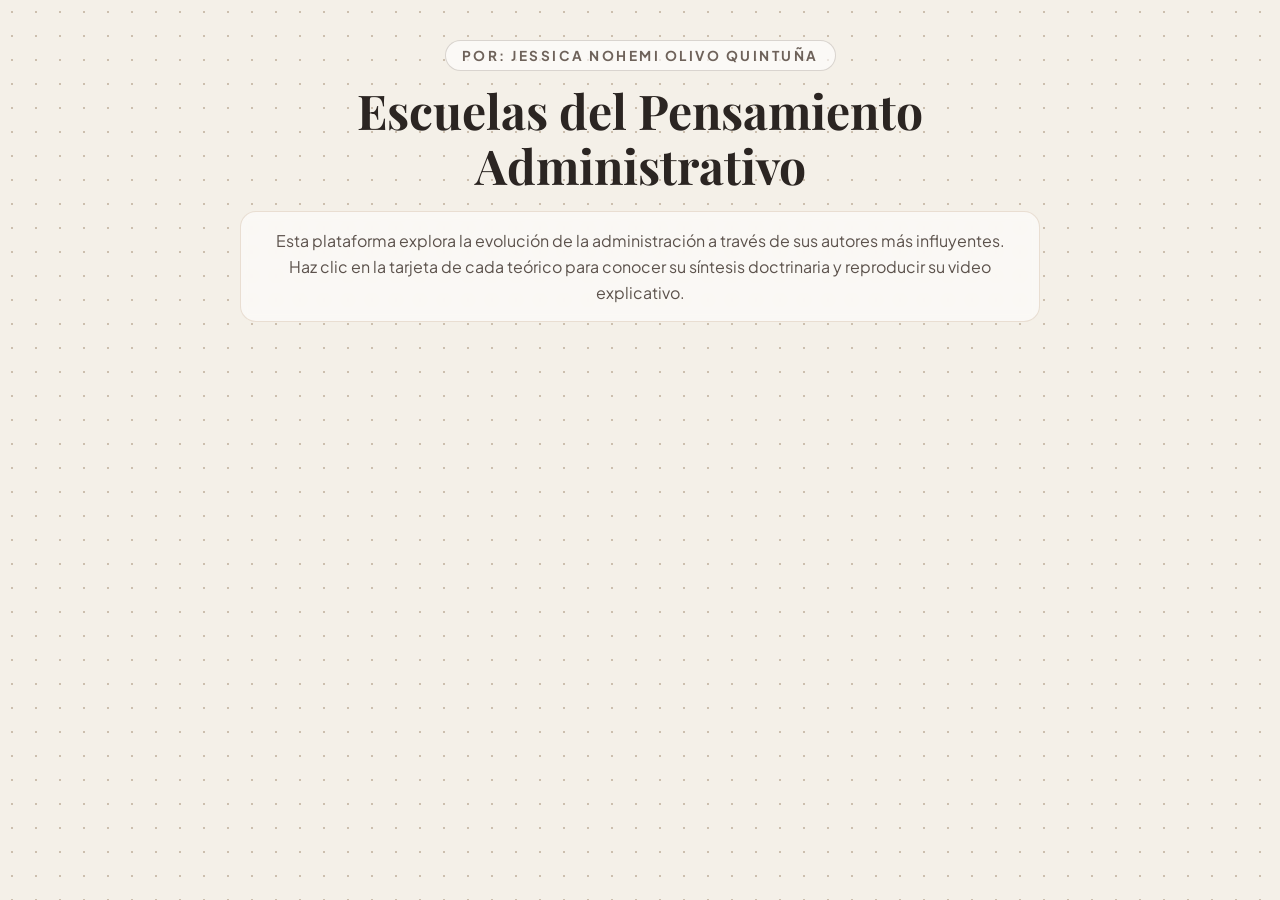
==== index.html @ 9b5d352b "Update index.html" ====
<!DOCTYPE html>
<html lang="es">
<head>
  <meta charset="UTF-8">
  <meta name="viewport" content="width=device-width, initial-scale=1.0">
  <title>Escuelas del Pensamiento Administrativo - Jessica Olivo</title>
  <!-- Fuentes elegantes -->
  <link href="https://fonts.googleapis.com/css2?family=Playfair+Display:ital,wght@0,600;0,700;1,400&family=Plus+Jakarta+Sans:wght@400;500;600;700&display=swap" rel="stylesheet">
  
  <style>
    :root {
      --bg-color: #f4f0e8;
      --card-text: #2c2927;
      
      /* Paleta neutra sofisticada */
      --c1: #d8c3b0;
      --c2: #b5c0ad;
      --c3: #e2d4c9;
      --c4: #a8b5b2;
      --c5: #c9b09a;
      --c6: #d4caa3;
      --c7: #b3a598;
      --c8: #c2b6a6;
    }

    * { box-sizing: border-box; margin: 0; padding: 0; }

    body {
      font-family: 'Plus Jakarta Sans', sans-serif;
      background-color: var(--bg-color);
      background-image: radial-gradient(#ccbfae 1.2px, transparent 1.2px);
      background-size: 24px 24px;
      color: var(--card-text);
      min-height: 100vh;
      padding: 40px 20px;
    }

    header {
      text-align: center;
      max-width: 800px;
      margin: 0 auto 40px auto;
      position: relative;
    }

    /* NOMBRE AUTORA PERSONALIZADO */
    header .author-credit {
      font-size: 0.85rem;
      text-transform: uppercase;
      letter-spacing: 2.5px;
      font-weight: 700;
      color: #6e625a;
      margin-bottom: 12px;
      display: inline-block;
      background: rgba(255, 255, 255, 0.6);
      padding: 6px 16px;
      border-radius: 20px;
      border: 1px solid rgba(140, 127, 118, 0.3);
    }

    /* TÍTULO CON MOVIMIENTO DINÁMICO */
    header h1 {
      font-family: 'Playfair Display', serif;
      font-size: 3rem;
      font-weight: 700;
      color: #2b2522;
      line-height: 1.15;
      animation: floatTitle 4s ease-in-out infinite;
      display: inline-block;
    }

    @keyframes floatTitle {
      0%, 100% { transform: translateY(0); }
      50% { transform: translateY(-7px); }
    }

    .intro-box {
      margin-top: 18px;
      font-size: 1rem;
      color: #5c524c;
      line-height: 1.6;
      background: rgba(255, 255, 255, 0.55);
      padding: 16px 24px;
      border-radius: 16px;
      border: 1px solid rgba(216, 195, 176, 0.5);
      backdrop-filter: blur(4px);
    }

    /* COLLAGE DESORGANIZADO */
    .collage-board {
      max-width: 1200px;
      margin: 0 auto;
      display: flex;
      flex-wrap: wrap;
      justify-content: center;
      align-items: stretch;
      gap: 28px;
      padding: 10px;
    }

    /* TARJETAS INTERACTIVAS */
    .author-card {
      position: relative;
      padding: 18px;
      cursor: pointer;
      box-shadow: 0 10px 25px rgba(70, 60, 50, 0.08);
      transition: all 0.35s cubic-bezier(0.25, 1, 0.5, 1);
      display: flex;
      flex-direction: column;
      justify-content: space-between;
      border: 2px solid rgba(255, 255, 255, 0.7);
      color: #332d29;
    }

    .author-card:hover {
      transform: translateY(-8px) scale(1.04) rotate(0deg) !important;
      z-index: 10;
      box-shadow: 0 20px 35px rgba(70, 60, 50, 0.16);
    }

    .card-header-info {
      text-align: center;
      width: 100%;
    }

    /* NOMBRE CON EFECTO DE AGRANDADO AL PASAR EL MOUSE */
    .author-card h3 {
      font-family: 'Playfair Display', serif;
      font-size: 1.25rem;
      text-align: center;
      line-height: 1.2;
      margin-bottom: 8px;
      color: #241f1d;
      transition: transform 0.3s cubic-bezier(0.175, 0.885, 0.32, 1.275), color 0.3s ease;
      display: inline-block;
      width: 100%;
    }

    .author-card:hover h3 {
      transform: scale(1.15);
      color: #000;
    }

    .school-tag {
      background: rgba(255, 255, 255, 0.65);
      color: #3d3530;
      font-size: 0.68rem;
      padding: 4px 10px;
      border-radius: 12px;
      font-weight: 700;
      text-transform: uppercase;
      letter-spacing: 0.5px;
      display: inline-block;
      margin-bottom: 4px;
    }

    .concept-summary {
      font-size: 0.78rem;
      color: #4a423d;
      line-height: 1.35;
      margin-top: 6px;
      font-style: italic;
    }

    /* CONTENEDOR DE VISTA PREVIA */
    .video-thumbnail-box {
      width: 100%;
      height: 120px;
      border-radius: 14px;
      background: rgba(0, 0, 0, 0.07);
      margin: 12px 0;
      overflow: hidden;
      display: flex;
      justify-content: center;
      align-items: center;
      position: relative;
      border: 1px solid rgba(255, 255, 255, 0.5);
    }

    .video-thumbnail-box video {
      width: 100%;
      height: 100%;
      object-fit: cover;
    }

    /* BOTÓN PLAY SUPERPUESTO */
    .play-icon-overlay {
      position: absolute;
      width: 40px;
      height: 40px;
      background: rgba(255, 255, 255, 0.9);
      border-radius: 50%;
      display: flex;
      align-items: center;
      justify-content: center;
      font-size: 0.95rem;
      color: #38312d;
      box-shadow: 0 4px 12px rgba(0,0,0,0.18);
      transition: all 0.25s ease;
    }

    .author-card:hover .play-icon-overlay {
      transform: scale(1.15);
      background: #ffffff;
      color: #000;
    }

    /* TAMAÑOS Y ROTACIONES DESORGANIZADAS DE TARJETAS */
    .card-1 { background: var(--c1); width: 250px; transform: rotate(-3deg); border-radius: 28px 15px 25px 20px; }
    .card-2 { background: var(--c2); width: 245px; transform: rotate(2deg);  border-radius: 15px 32px 20px 28px; }
    .card-3 { background: var(--c3); width: 255px; transform: rotate(-2deg); border-radius: 25px 18px 30px 15px; }
    .card-4 { background: var(--c4); width: 245px; transform: rotate(4deg);  border-radius: 18px 25px 15px 30px; }
    .card-5 { background: var(--c5); width: 250px; transform: rotate(-4deg); border-radius: 30px 20px 18px 25px; }
    .card-6 { background: var(--c6); width: 255px; transform: rotate(3deg);  border-radius: 20px 28px 25px 15px; }
    .card-7 { background: var(--c7); width: 245px; transform: rotate(-2deg); border-radius: 25px 15px 28px 20px; }
    .card-8 { background: var(--c8); width: 260px; transform: rotate(3deg);  border-radius: 18px 30px 15px 25px; }

    /* REPRODUCTOR DINÁMICO POP-UP */
    .overlay {
      position: fixed;
      top: 0; left: 0;
      width: 100vw; height: 100vh;
      background: rgba(30, 26, 24, 0.65);
      backdrop-filter: blur(8px);
      display: none;
      justify-content: center;
      align-items: center;
      z-index: 1000;
      opacity: 0;
      transition: opacity 0.3s ease;
    }

    .overlay.active {
      display: flex;
      opacity: 1;
    }

    .expanded-card {
      background: #faf8f5;
      width: 92%;
      max-width: 720px;
      border-radius: 24px;
      padding: 30px;
      position: relative;
      transform: scale(0.85);
      transition: transform 0.35s cubic-bezier(0.175, 0.885, 0.32, 1.275);
      box-shadow: 0 25px 50px rgba(0,0,0,0.25);
      border: 1px solid #e8e2d8;
    }

    .overlay.active .expanded-card {
      transform: scale(1);
    }

    .close-btn {
      position: absolute;
      top: 18px; right: 22px;
      font-size: 1.6rem;
      background: none;
      border: none;
      cursor: pointer;
      color: #756a63;
      transition: color 0.2s;
    }

    .close-btn:hover { color: #2b2522; }

    .expanded-title {
      font-family: 'Playfair Display', serif;
      font-size: 2rem;
      color: #38312d;
    }

    .expanded-school {
      font-size: 0.85rem;
      font-weight: 700;
      color: #756a63;
      text-transform: uppercase;
      letter-spacing: 1px;
      margin-top: 2px;
    }

    .expanded-desc {
      font-size: 0.9rem;
      color: #4a423d;
      margin: 10px 0 18px 0;
      line-height: 1.5;
    }

    .video-player-box {
      width: 100%;
      border-radius: 16px;
      overflow: hidden;
      background: #1f1c1a;
      max-height: 420px;
      display: flex;
      justify-content: center;
      align-items: center;
      box-shadow: inset 0 0 10px rgba(0,0,0,0.5);
    }

    .video-player-box video {
      width: 100%;
      max-height: 420px;
    }

    .no-video-msg {
      color: #d8c3b0;
      padding: 40px;
      text-align: center;
      font-size: 0.95rem;
    }
  </style>
</head>
<body>

  <header>
    <span class="author-credit">Por: Jessica Nohemi Olivo Quintuña</span>
    <h1>Escuelas del Pensamiento Administrativo</h1>
    
    <div class="intro-box">
      Esta plataforma explora la evolución de la administración a través de sus autores más influyentes. Haz clic en la tarjeta de cada teórico para conocer su síntesis doctrinaria y reproducir su video explicativo.
    </div>
  </header>

  <!-- COLLAGE DE 8 AUTORES -->
  <main class="collage-board" id="collageBoard"></main>

  <!-- VENTANA DINÁMICA DE REPRODUCCIÓN -->
  <div class="overlay" id="videoOverlay">
    <div class="expanded-card">
      <button class="close-btn" onclick="closeVideo()">✕</button>
      <h2 class="expanded-title" id="expTitle">Autor</h2>
      <p class="expanded-school" id="expSchool">Escuela / Corriente</p>
      <p class="expanded-desc" id="expDesc">Descripción amplia del aporte conceptual.</p>
      
      <div class="video-player-box" id="videoContainer"></div>
    </div>
  </div>

  <script>
    // DATOS CONECTADOS A LOS VIDEOS EXACTOS DE TU REPOSITORIO DE GITHUB
    const authors = [
      { 
        id: 1, 
        name: "Frederick Winslow Taylor", 
        school: "Escuela Científica", 
        concept: "Estandarización de tareas y estudio de tiempos y movimientos.",
        detail: "Padre de la Administración Científica. Enfocado en incrementar la eficiencia de la producción mediante la racionalización del trabajo operario.",
        videoSrc: "tylor.mp4"[cite: 1]
      },
      { 
        id: 2, 
        name: "Henri Fayol", 
        school: "Escuela Clásica / Operacional", 
        concept: "Principios de gestión y funciones directivas (PODCO).",
        detail: "Fundador de la Teoría Clásica. Concibió la organización desde la alta dirección y sistematizó las 5 funciones administrativas esenciales.",
        videoSrc: "henri.mp4"[cite: 1]
      },
      { 
        id: 3, 
        name: "Henry Ford", 
        school: "Escuela de la Producción en Masa", 
        concept: "Línea de ensamblaje móvil y altos salarios para consumo.",
        detail: "Revolucionó el sector industrial al aplicar la cadena de montaje automatizada, reduciendo costos y masificando el acceso al automóvil.",
        videoSrc: "henrry.mp4"[cite: 1]
      },
      { 
        id: 4, 
        name: "Max Weber", 
        school: "Escuela Burocrática", 
        concept: "Estructura formal racional, jerarquía y reglas impersonales.",
        detail: "Sociólogo que definió el modelo de burocracia ideal como la forma más racional y objetiva de organizar la gestión organizativa.",
        videoSrc: "max.mp4"[cite: 1]
      },
      { 
        id: 5, 
        name: "Herbert Simon", 
        school: "Escuela Neoclásica / Comportamiento", 
        concept: "Teoría de la Racionalidad Limitada y toma de decisiones.",
        detail: "Premio Nobel de Economía. Demostró que el ser humano toma decisiones 'satisfactorias' y no perfectamente 'óptimas' debido a sus límites cognitivos.",
        videoSrc: "herbete.mp4"[cite: 1]
      },
      { 
        id: 6, 
        name: "George B. Dantzig", 
        school: "Escuela Cuantitativa / Inv. Operativa", 
        concept: "Método Simplex y Programación Lineal para optimizar.",
        detail: "Matemático clave de la investigación operativa. Formuló el método Simplex para resolver modelos complejos de optimización de recursos.",
        videoSrc: "George Dantzig Retrato Educativo.mp4"[cite: 1]
      },
      { 
        id: 7, 
        name: "Peter Drucker", 
        school: "Escuela Neoclásica Moderna", 
        concept: "Administración por Objetivos (APO) y sociedad del conocimiento.",
        detail: "Considerado el padre de la administración moderna. Puso el foco estratégico en los objetivos, los colaboradores y la innovación orientada al cliente.",
        videoSrc: "peter.mp4"[cite: 1]
      },
      { 
        id: 8, 
        name: "Ludwig von Bertalanffy", 
        school: "Teoría General de Sistemas", 
        concept: "Sistemas abiertos integrados interactuando con el medio.",
        detail: "Biólogo que aportó el enfoque sistémico a las organizaciones, concibiéndolas como un todo interconectado que intercambia materia e información con su entorno.",
        videoSrc: "bertt.mp4"[cite: 1]
      }
    ];

    const board = document.getElementById('collageBoard');

    // CREAR LAS TARJETAS DINÁMICAMENTE
    function renderBoard() {
      board.innerHTML = '';
      authors.forEach((author, index) => {
        const card = document.createElement('div');
        card.className = `author-card card-${index + 1}`;
        card.onclick = () => playAuthorVideo(index);
        
        const thumbnailHTML = author.videoSrc 
          ? `<video src="${author.videoSrc}#t=0.5" preload="metadata"></video>`
          : `<span style="font-size: 1.8rem; opacity: 0.5;">🎬</span>`;

        card.innerHTML = `
          <div class="card-header-info">
            <h3>${author.name}</h3>
            <span class="school-tag">${author.school}</span>
            <p class="concept-summary">"${author.concept}"</p>
          </div>
          
          <div class="video-thumbnail-box">
            ${thumbnailHTML}
            <div class="play-icon-overlay">▶</div>
          </div>
        `;
        
        board.appendChild(card);
      });
    }

    // ABRIR Y REPRODUCIR EL VIDEO
    function playAuthorVideo(index) {
      const author = authors[index];
      document.getElementById('expTitle').innerText = author.name;
      document.getElementById('expSchool').innerText = author.school;
      document.getElementById('expDesc').innerText = author.detail;

      const container = document.getElementById('videoContainer');
      
      if (author.videoSrc) {
        container.innerHTML = `<video src="${author.videoSrc}" controls autoplay></video>`;
      } else {
        container.innerHTML = `
          <div class="no-video-msg">
            🎥 El video interactivo de este autor aún no ha sido cargado.
          </div>`;
      }

      document.getElementById('videoOverlay').classList.add('active');
    }

    // CERRAR REPRODUCCIÓN
    function closeVideo() {
      document.getElementById('videoOverlay').classList.remove('active');
      document.getElementById('videoContainer').innerHTML = '';
    }

    // Inicializar la galería
    renderBoard();
  </script>
</body>
</html>
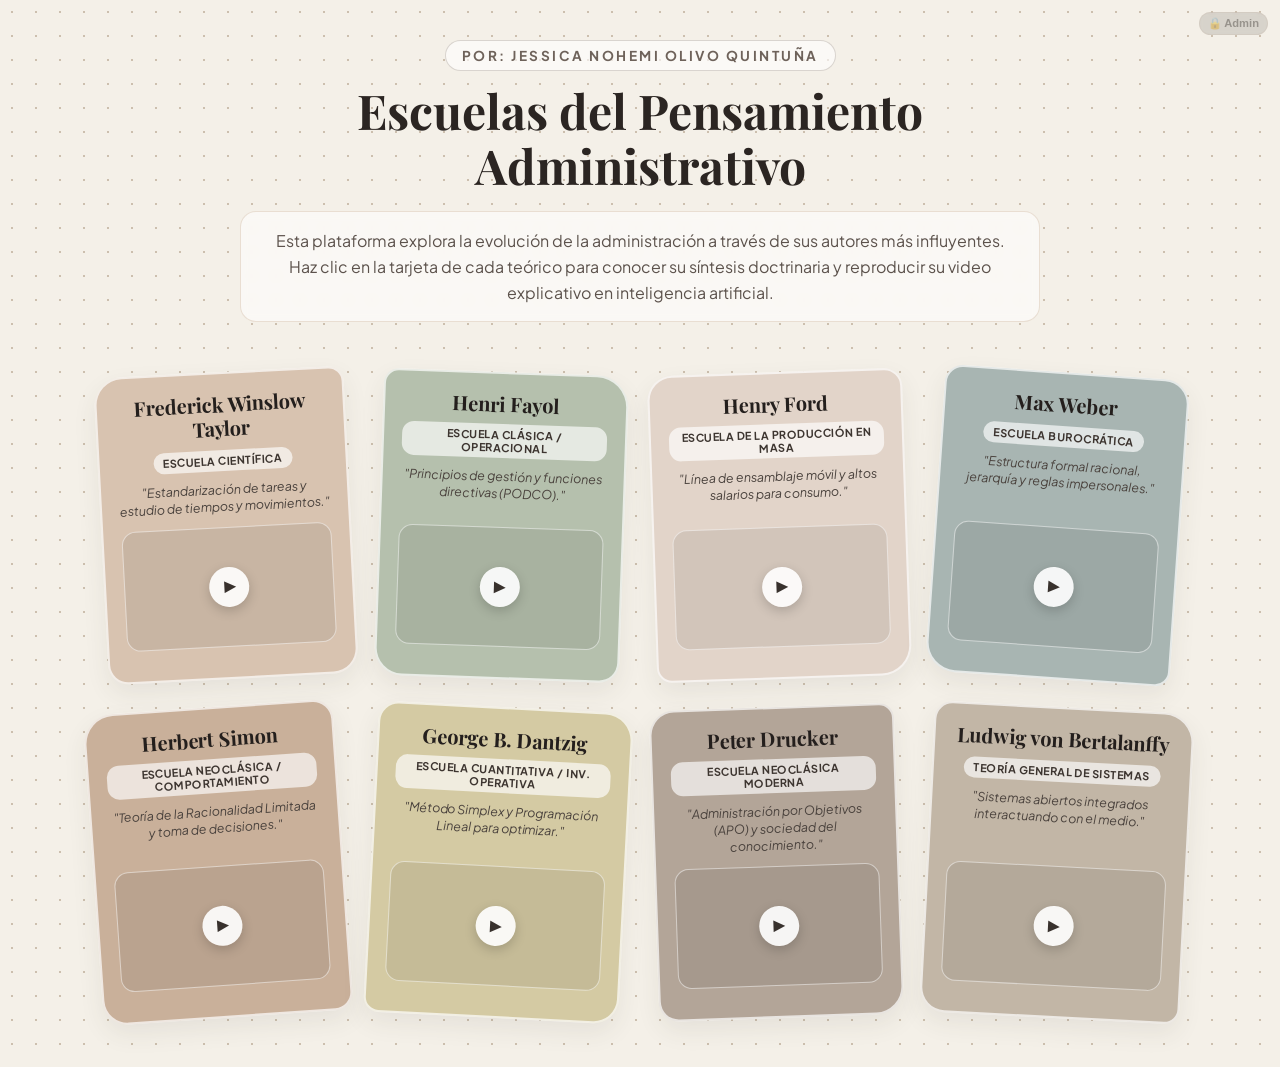
==== commit bfdaf965: "Update index.html" ====
--- a/index.html
+++ b/index.html
@@ -1,471 +1,995 @@
 <!DOCTYPE html>
 <html lang="es">
+
 <head>
-  <meta charset="UTF-8">
-  <meta name="viewport" content="width=device-width, initial-scale=1.0">
-  <title>Escuelas del Pensamiento Administrativo - Jessica Olivo</title>
-  <!-- Fuentes elegantes -->
-  <link href="https://fonts.googleapis.com/css2?family=Playfair+Display:ital,wght@0,600;0,700;1,400&family=Plus+Jakarta+Sans:wght@400;500;600;700&display=swap" rel="stylesheet">
-  
-  <style>
-    :root {
-      --bg-color: #f4f0e8;
-      --card-text: #2c2927;
-      
-      /* Paleta neutra sofisticada */
-      --c1: #d8c3b0;
-      --c2: #b5c0ad;
-      --c3: #e2d4c9;
-      --c4: #a8b5b2;
-      --c5: #c9b09a;
-      --c6: #d4caa3;
-      --c7: #b3a598;
-      --c8: #c2b6a6;
-    }
-
-    * { box-sizing: border-box; margin: 0; padding: 0; }
+<meta charset="UTF-8">
+<meta name="viewport" content="width=device-width, initial-scale=1.0">
+
+<title>Escuelas del Pensamiento Administrativo - Jessica Olivo</title>
+
+<link href="https://fonts.googleapis.com/css2?family=Playfair+Display:ital,wght@0,600;0,700;1,400&family=Plus+Jakarta+Sans:wght@400;500;600;700&display=swap" rel="stylesheet">
+
+<style>
+
+:root {
+    --bg-color: #f4f0e8;
+    --card-text: #2c2927;
+
+    --c1: #d8c3b0;
+    --c2: #b5c0ad;
+    --c3: #e2d4c9;
+    --c4: #a8b5b2;
+    --c5: #c9b09a;
+    --c6: #d4caa3;
+    --c7: #b3a598;
+    --c8: #c2b6a6;
+}
+
+* {
+    box-sizing: border-box;
+    margin: 0;
+    padding: 0;
+}
+
+body {
+    font-family: 'Plus Jakarta Sans', sans-serif;
+    background-color: var(--bg-color);
+    background-image: radial-gradient(#ccbfae 1.2px, transparent 1.2px);
+    background-size: 24px 24px;
+    color: var(--card-text);
+    min-height: 100vh;
+    padding: 40px 20px;
+}
+
+/* ENCABEZADO */
+
+header {
+    text-align: center;
+    max-width: 800px;
+    margin: 0 auto 40px auto;
+    position: relative;
+}
+
+header .author-credit {
+    font-size: 0.85rem;
+    text-transform: uppercase;
+    letter-spacing: 2.5px;
+    font-weight: 700;
+    color: #6e625a;
+    margin-bottom: 12px;
+    display: inline-block;
+    background: rgba(255, 255, 255, 0.6);
+    padding: 6px 16px;
+    border-radius: 20px;
+    border: 1px solid rgba(140, 127, 118, 0.3);
+}
+
+header h1 {
+    font-family: 'Playfair Display', serif;
+    font-size: 3rem;
+    font-weight: 700;
+    color: #2b2522;
+    line-height: 1.15;
+    animation: floatTitle 4s ease-in-out infinite;
+    display: inline-block;
+}
+
+@keyframes floatTitle {
+
+    0%, 100% {
+        transform: translateY(0);
+    }
+
+    50% {
+        transform: translateY(-7px);
+    }
+}
+
+.intro-box {
+    margin-top: 18px;
+    font-size: 1rem;
+    color: #5c524c;
+    line-height: 1.6;
+    background: rgba(255, 255, 255, 0.55);
+    padding: 16px 24px;
+    border-radius: 16px;
+    border: 1px solid rgba(216, 195, 176, 0.5);
+    backdrop-filter: blur(4px);
+}
+
+/* BOTÓN ADMIN */
+
+.admin-toggle-btn {
+    position: fixed;
+    top: 12px;
+    right: 12px;
+    background: rgba(56, 49, 45, 0.15);
+    color: rgba(56, 49, 45, 0.4);
+    border: 1px solid rgba(201, 190, 175, 0.3);
+    padding: 4px 8px;
+    border-radius: 50px;
+    font-size: 0.7rem;
+    cursor: pointer;
+    font-weight: 600;
+    transition: all 0.3s ease;
+    z-index: 100;
+    backdrop-filter: blur(2px);
+}
+
+.admin-toggle-btn:hover {
+    background: #38312d;
+    color: #fff;
+    opacity: 1;
+    box-shadow: 0 4px 12px rgba(0,0,0,0.15);
+}
+
+/* TABLERO */
+
+.collage-board {
+    max-width: 1200px;
+    margin: 0 auto;
+    display: flex;
+    flex-wrap: wrap;
+    justify-content: center;
+    align-items: stretch;
+    gap: 28px;
+    padding: 10px;
+}
+
+/* TARJETAS */
+
+.author-card {
+    position: relative;
+    padding: 18px;
+    cursor: pointer;
+    box-shadow: 0 10px 25px rgba(70, 60, 50, 0.08);
+    transition: all 0.35s cubic-bezier(0.25, 1, 0.5, 1);
+    display: flex;
+    flex-direction: column;
+    justify-content: space-between;
+    border: 2px solid rgba(255, 255, 255, 0.7);
+    color: #332d29;
+}
+
+.author-card:hover {
+    transform: translateY(-8px) scale(1.04) rotate(0deg) !important;
+    z-index: 10;
+    box-shadow: 0 20px 35px rgba(70, 60, 50, 0.16);
+}
+
+.card-header-info {
+    text-align: center;
+    width: 100%;
+}
+
+.author-card h3 {
+    font-family: 'Playfair Display', serif;
+    font-size: 1.25rem;
+    text-align: center;
+    line-height: 1.2;
+    margin-bottom: 8px;
+    color: #241f1d;
+    transition: transform 0.3s cubic-bezier(0.175, 0.885, 0.32, 1.275),
+                color 0.3s ease;
+    display: inline-block;
+    width: 100%;
+}
+
+.author-card:hover h3 {
+    transform: scale(1.15);
+    color: #000;
+}
+
+.school-tag {
+    background: rgba(255, 255, 255, 0.65);
+    color: #3d3530;
+    font-size: 0.68rem;
+    padding: 4px 10px;
+    border-radius: 12px;
+    font-weight: 700;
+    text-transform: uppercase;
+    letter-spacing: 0.5px;
+    display: inline-block;
+    margin-bottom: 4px;
+}
+
+.concept-summary {
+    font-size: 0.78rem;
+    color: #4a423d;
+    line-height: 1.35;
+    margin-top: 6px;
+    font-style: italic;
+}
+
+/* MINIATURA DEL VIDEO */
+
+.video-thumbnail-box {
+    width: 100%;
+    height: 120px;
+    border-radius: 14px;
+    background: rgba(0, 0, 0, 0.07);
+    margin: 12px 0;
+    overflow: hidden;
+    display: flex;
+    justify-content: center;
+    align-items: center;
+    position: relative;
+    border: 1px solid rgba(255, 255, 255, 0.5);
+}
+
+.video-thumbnail-box video {
+    width: 100%;
+    height: 100%;
+    object-fit: cover;
+}
+
+.play-icon-overlay {
+    position: absolute;
+    width: 40px;
+    height: 40px;
+    background: rgba(255, 255, 255, 0.9);
+    border-radius: 50%;
+    display: flex;
+    align-items: center;
+    justify-content: center;
+    font-size: 0.95rem;
+    color: #38312d;
+    box-shadow: 0 4px 12px rgba(0,0,0,0.18);
+    transition: all 0.25s ease;
+}
+
+.author-card:hover .play-icon-overlay {
+    transform: scale(1.15);
+    background: #ffffff;
+    color: #000;
+}
+
+/* COLORES Y FORMAS */
+
+.card-1 {
+    background: var(--c1);
+    width: 250px;
+    transform: rotate(-3deg);
+    border-radius: 28px 15px 25px 20px;
+}
+
+.card-2 {
+    background: var(--c2);
+    width: 245px;
+    transform: rotate(2deg);
+    border-radius: 15px 32px 20px 28px;
+}
+
+.card-3 {
+    background: var(--c3);
+    width: 255px;
+    transform: rotate(-2deg);
+    border-radius: 25px 18px 30px 15px;
+}
+
+.card-4 {
+    background: var(--c4);
+    width: 245px;
+    transform: rotate(4deg);
+    border-radius: 18px 25px 15px 30px;
+}
+
+.card-5 {
+    background: var(--c5);
+    width: 250px;
+    transform: rotate(-4deg);
+    border-radius: 30px 20px 18px 25px;
+}
+
+.card-6 {
+    background: var(--c6);
+    width: 255px;
+    transform: rotate(3deg);
+    border-radius: 20px 28px 25px 15px;
+}
+
+.card-7 {
+    background: var(--c7);
+    width: 245px;
+    transform: rotate(-2deg);
+    border-radius: 25px 15px 28px 20px;
+}
+
+.card-8 {
+    background: var(--c8);
+    width: 260px;
+    transform: rotate(3deg);
+    border-radius: 18px 30px 15px 25px;
+}
+
+/* MODO ADMIN */
+
+.admin-upload-section {
+    display: none;
+    margin-top: 8px;
+    width: 100%;
+}
+
+body.admin-mode .admin-upload-section {
+    display: block;
+}
+
+.admin-upload-section input[type=file] {
+    display: none;
+}
+
+.custom-upload-btn {
+    display: block;
+    background: #38312d;
+    color: #fff;
+    text-align: center;
+    padding: 6px 10px;
+    border-radius: 8px;
+    font-size: 0.72rem;
+    font-weight: 600;
+    cursor: pointer;
+    transition: background 0.2s;
+}
+
+.custom-upload-btn:hover {
+    background: #524741;
+}
+
+/* VENTANA DEL VIDEO */
+
+.overlay {
+    position: fixed;
+    top: 0;
+    left: 0;
+    width: 100vw;
+    height: 100vh;
+    background: rgba(30, 26, 24, 0.65);
+    backdrop-filter: blur(8px);
+    display: none;
+    justify-content: center;
+    align-items: center;
+    z-index: 1000;
+    opacity: 0;
+    transition: opacity 0.3s ease;
+}
+
+.overlay.active {
+    display: flex;
+    opacity: 1;
+}
+
+.expanded-card {
+    background: #faf8f5;
+    width: 92%;
+    max-width: 720px;
+    border-radius: 24px;
+    padding: 30px;
+    position: relative;
+    transform: scale(0.85);
+    transition: transform 0.35s cubic-bezier(0.175, 0.885, 0.32, 1.275);
+    box-shadow: 0 25px 50px rgba(0,0,0,0.25);
+    border: 1px solid #e8e2d8;
+}
+
+.overlay.active .expanded-card {
+    transform: scale(1);
+}
+
+.close-btn {
+    position: absolute;
+    top: 18px;
+    right: 22px;
+    font-size: 1.6rem;
+    background: none;
+    border: none;
+    cursor: pointer;
+    color: #756a63;
+    transition: color 0.2s;
+}
+
+.close-btn:hover {
+    color: #2b2522;
+}
+
+.expanded-title {
+    font-family: 'Playfair Display', serif;
+    font-size: 2rem;
+    color: #38312d;
+}
+
+.expanded-school {
+    font-size: 0.85rem;
+    font-weight: 700;
+    color: #756a63;
+    text-transform: uppercase;
+    letter-spacing: 1px;
+    margin-top: 2px;
+}
+
+.expanded-desc {
+    font-size: 0.9rem;
+    color: #4a423d;
+    margin: 10px 0 18px 0;
+    line-height: 1.5;
+}
+
+/* REPRODUCTOR */
+
+.video-player-box {
+    width: 100%;
+    border-radius: 16px;
+    overflow: hidden;
+    background: #1f1c1a;
+    max-height: 420px;
+    display: flex;
+    justify-content: center;
+    align-items: center;
+    box-shadow: inset 0 0 10px rgba(0,0,0,0.5);
+}
+
+.video-player-box video {
+    width: 100%;
+    max-height: 420px;
+}
+
+.no-video-msg {
+    color: #d8c3b0;
+    padding: 40px;
+    text-align: center;
+    font-size: 0.95rem;
+}
+
+/* RESPONSIVE */
+
+@media (max-width: 600px) {
 
     body {
-      font-family: 'Plus Jakarta Sans', sans-serif;
-      background-color: var(--bg-color);
-      background-image: radial-gradient(#ccbfae 1.2px, transparent 1.2px);
-      background-size: 24px 24px;
-      color: var(--card-text);
-      min-height: 100vh;
-      padding: 40px 20px;
-    }
-
-    header {
-      text-align: center;
-      max-width: 800px;
-      margin: 0 auto 40px auto;
-      position: relative;
-    }
-
-    /* NOMBRE AUTORA PERSONALIZADO */
-    header .author-credit {
-      font-size: 0.85rem;
-      text-transform: uppercase;
-      letter-spacing: 2.5px;
-      font-weight: 700;
-      color: #6e625a;
-      margin-bottom: 12px;
-      display: inline-block;
-      background: rgba(255, 255, 255, 0.6);
-      padding: 6px 16px;
-      border-radius: 20px;
-      border: 1px solid rgba(140, 127, 118, 0.3);
-    }
-
-    /* TÍTULO CON MOVIMIENTO DINÁMICO */
+        padding: 25px 10px;
+    }
+
     header h1 {
-      font-family: 'Playfair Display', serif;
-      font-size: 3rem;
-      font-weight: 700;
-      color: #2b2522;
-      line-height: 1.15;
-      animation: floatTitle 4s ease-in-out infinite;
-      display: inline-block;
-    }
-
-    @keyframes floatTitle {
-      0%, 100% { transform: translateY(0); }
-      50% { transform: translateY(-7px); }
+        font-size: 2.2rem;
     }
 
     .intro-box {
-      margin-top: 18px;
-      font-size: 1rem;
-      color: #5c524c;
-      line-height: 1.6;
-      background: rgba(255, 255, 255, 0.55);
-      padding: 16px 24px;
-      border-radius: 16px;
-      border: 1px solid rgba(216, 195, 176, 0.5);
-      backdrop-filter: blur(4px);
-    }
-
-    /* COLLAGE DESORGANIZADO */
+        font-size: 0.9rem;
+    }
+
     .collage-board {
-      max-width: 1200px;
-      margin: 0 auto;
-      display: flex;
-      flex-wrap: wrap;
-      justify-content: center;
-      align-items: stretch;
-      gap: 28px;
-      padding: 10px;
-    }
-
-    /* TARJETAS INTERACTIVAS */
+        gap: 20px;
+    }
+
     .author-card {
-      position: relative;
-      padding: 18px;
-      cursor: pointer;
-      box-shadow: 0 10px 25px rgba(70, 60, 50, 0.08);
-      transition: all 0.35s cubic-bezier(0.25, 1, 0.5, 1);
-      display: flex;
-      flex-direction: column;
-      justify-content: space-between;
-      border: 2px solid rgba(255, 255, 255, 0.7);
-      color: #332d29;
-    }
-
-    .author-card:hover {
-      transform: translateY(-8px) scale(1.04) rotate(0deg) !important;
-      z-index: 10;
-      box-shadow: 0 20px 35px rgba(70, 60, 50, 0.16);
-    }
-
-    .card-header-info {
-      text-align: center;
-      width: 100%;
-    }
-
-    /* NOMBRE CON EFECTO DE AGRANDADO AL PASAR EL MOUSE */
-    .author-card h3 {
-      font-family: 'Playfair Display', serif;
-      font-size: 1.25rem;
-      text-align: center;
-      line-height: 1.2;
-      margin-bottom: 8px;
-      color: #241f1d;
-      transition: transform 0.3s cubic-bezier(0.175, 0.885, 0.32, 1.275), color 0.3s ease;
-      display: inline-block;
-      width: 100%;
-    }
-
-    .author-card:hover h3 {
-      transform: scale(1.15);
-      color: #000;
-    }
-
-    .school-tag {
-      background: rgba(255, 255, 255, 0.65);
-      color: #3d3530;
-      font-size: 0.68rem;
-      padding: 4px 10px;
-      border-radius: 12px;
-      font-weight: 700;
-      text-transform: uppercase;
-      letter-spacing: 0.5px;
-      display: inline-block;
-      margin-bottom: 4px;
-    }
-
-    .concept-summary {
-      font-size: 0.78rem;
-      color: #4a423d;
-      line-height: 1.35;
-      margin-top: 6px;
-      font-style: italic;
-    }
-
-    /* CONTENEDOR DE VISTA PREVIA */
-    .video-thumbnail-box {
-      width: 100%;
-      height: 120px;
-      border-radius: 14px;
-      background: rgba(0, 0, 0, 0.07);
-      margin: 12px 0;
-      overflow: hidden;
-      display: flex;
-      justify-content: center;
-      align-items: center;
-      position: relative;
-      border: 1px solid rgba(255, 255, 255, 0.5);
-    }
-
-    .video-thumbnail-box video {
-      width: 100%;
-      height: 100%;
-      object-fit: cover;
-    }
-
-    /* BOTÓN PLAY SUPERPUESTO */
-    .play-icon-overlay {
-      position: absolute;
-      width: 40px;
-      height: 40px;
-      background: rgba(255, 255, 255, 0.9);
-      border-radius: 50%;
-      display: flex;
-      align-items: center;
-      justify-content: center;
-      font-size: 0.95rem;
-      color: #38312d;
-      box-shadow: 0 4px 12px rgba(0,0,0,0.18);
-      transition: all 0.25s ease;
-    }
-
-    .author-card:hover .play-icon-overlay {
-      transform: scale(1.15);
-      background: #ffffff;
-      color: #000;
-    }
-
-    /* TAMAÑOS Y ROTACIONES DESORGANIZADAS DE TARJETAS */
-    .card-1 { background: var(--c1); width: 250px; transform: rotate(-3deg); border-radius: 28px 15px 25px 20px; }
-    .card-2 { background: var(--c2); width: 245px; transform: rotate(2deg);  border-radius: 15px 32px 20px 28px; }
-    .card-3 { background: var(--c3); width: 255px; transform: rotate(-2deg); border-radius: 25px 18px 30px 15px; }
-    .card-4 { background: var(--c4); width: 245px; transform: rotate(4deg);  border-radius: 18px 25px 15px 30px; }
-    .card-5 { background: var(--c5); width: 250px; transform: rotate(-4deg); border-radius: 30px 20px 18px 25px; }
-    .card-6 { background: var(--c6); width: 255px; transform: rotate(3deg);  border-radius: 20px 28px 25px 15px; }
-    .card-7 { background: var(--c7); width: 245px; transform: rotate(-2deg); border-radius: 25px 15px 28px 20px; }
-    .card-8 { background: var(--c8); width: 260px; transform: rotate(3deg);  border-radius: 18px 30px 15px 25px; }
-
-    /* REPRODUCTOR DINÁMICO POP-UP */
-    .overlay {
-      position: fixed;
-      top: 0; left: 0;
-      width: 100vw; height: 100vh;
-      background: rgba(30, 26, 24, 0.65);
-      backdrop-filter: blur(8px);
-      display: none;
-      justify-content: center;
-      align-items: center;
-      z-index: 1000;
-      opacity: 0;
-      transition: opacity 0.3s ease;
-    }
-
-    .overlay.active {
-      display: flex;
-      opacity: 1;
+        width: 90% !important;
+        max-width: 320px;
     }
 
     .expanded-card {
-      background: #faf8f5;
-      width: 92%;
-      max-width: 720px;
-      border-radius: 24px;
-      padding: 30px;
-      position: relative;
-      transform: scale(0.85);
-      transition: transform 0.35s cubic-bezier(0.175, 0.885, 0.32, 1.275);
-      box-shadow: 0 25px 50px rgba(0,0,0,0.25);
-      border: 1px solid #e8e2d8;
-    }
-
-    .overlay.active .expanded-card {
-      transform: scale(1);
-    }
-
-    .close-btn {
-      position: absolute;
-      top: 18px; right: 22px;
-      font-size: 1.6rem;
-      background: none;
-      border: none;
-      cursor: pointer;
-      color: #756a63;
-      transition: color 0.2s;
-    }
-
-    .close-btn:hover { color: #2b2522; }
+        padding: 22px;
+    }
 
     .expanded-title {
-      font-family: 'Playfair Display', serif;
-      font-size: 2rem;
-      color: #38312d;
-    }
-
-    .expanded-school {
-      font-size: 0.85rem;
-      font-weight: 700;
-      color: #756a63;
-      text-transform: uppercase;
-      letter-spacing: 1px;
-      margin-top: 2px;
-    }
-
-    .expanded-desc {
-      font-size: 0.9rem;
-      color: #4a423d;
-      margin: 10px 0 18px 0;
-      line-height: 1.5;
-    }
-
-    .video-player-box {
-      width: 100%;
-      border-radius: 16px;
-      overflow: hidden;
-      background: #1f1c1a;
-      max-height: 420px;
-      display: flex;
-      justify-content: center;
-      align-items: center;
-      box-shadow: inset 0 0 10px rgba(0,0,0,0.5);
-    }
-
-    .video-player-box video {
-      width: 100%;
-      max-height: 420px;
-    }
-
-    .no-video-msg {
-      color: #d8c3b0;
-      padding: 40px;
-      text-align: center;
-      font-size: 0.95rem;
-    }
-  </style>
+        font-size: 1.6rem;
+        padding-right: 30px;
+    }
+}
+
+</style>
+
 </head>
+
 <body>
 
-  <header>
-    <span class="author-credit">Por: Jessica Nohemi Olivo Quintuña</span>
-    <h1>Escuelas del Pensamiento Administrativo</h1>
-    
+<!-- BOTÓN ADMIN -->
+<button
+    class="admin-toggle-btn"
+    onclick="toggleAdminMode()"
+    id="adminBtn"
+    title="Modo Creadora">
+    🔒 Admin
+</button>
+
+
+<header>
+
+    <span class="author-credit">
+        Por: Jessica Nohemi Olivo Quintuña
+    </span>
+
+    <h1>
+        Escuelas del Pensamiento Administrativo
+    </h1>
+
     <div class="intro-box">
-      Esta plataforma explora la evolución de la administración a través de sus autores más influyentes. Haz clic en la tarjeta de cada teórico para conocer su síntesis doctrinaria y reproducir su video explicativo.
+
+        Esta plataforma explora la evolución de la administración
+        a través de sus autores más influyentes. Haz clic en la tarjeta
+        de cada teórico para conocer su síntesis doctrinaria y reproducir
+        su video explicativo en inteligencia artificial.
+
     </div>
-  </header>
-
-  <!-- COLLAGE DE 8 AUTORES -->
-  <main class="collage-board" id="collageBoard"></main>
-
-  <!-- VENTANA DINÁMICA DE REPRODUCCIÓN -->
-  <div class="overlay" id="videoOverlay">
+
+</header>
+
+
+<!-- TARJETAS -->
+<main
+    class="collage-board"
+    id="collageBoard">
+</main>
+
+
+<!-- VENTANA DEL VIDEO -->
+
+<div class="overlay" id="videoOverlay">
+
     <div class="expanded-card">
-      <button class="close-btn" onclick="closeVideo()">✕</button>
-      <h2 class="expanded-title" id="expTitle">Autor</h2>
-      <p class="expanded-school" id="expSchool">Escuela / Corriente</p>
-      <p class="expanded-desc" id="expDesc">Descripción amplia del aporte conceptual.</p>
-      
-      <div class="video-player-box" id="videoContainer"></div>
+
+        <button
+            class="close-btn"
+            onclick="closeVideo()">
+            ✕
+        </button>
+
+        <h2
+            class="expanded-title"
+            id="expTitle">
+            Autor
+        </h2>
+
+        <p
+            class="expanded-school"
+            id="expSchool">
+            Escuela / Corriente
+        </p>
+
+        <p
+            class="expanded-desc"
+            id="expDesc">
+            Descripción amplia del aporte conceptual.
+        </p>
+
+        <div
+            class="video-player-box"
+            id="videoContainer">
+        </div>
+
     </div>
-  </div>
-
-  <script>
-    // DATOS CONECTADOS A LOS VIDEOS EXACTOS DE TU REPOSITORIO DE GITHUB
-    const authors = [
-      { 
-        id: 1, 
-        name: "Frederick Winslow Taylor", 
-        school: "Escuela Científica", 
-        concept: "Estandarización de tareas y estudio de tiempos y movimientos.",
-        detail: "Padre de la Administración Científica. Enfocado en incrementar la eficiencia de la producción mediante la racionalización del trabajo operario.",
-        videoSrc: "tylor.mp4"[cite: 1]
-      },
-      { 
-        id: 2, 
-        name: "Henri Fayol", 
-        school: "Escuela Clásica / Operacional", 
-        concept: "Principios de gestión y funciones directivas (PODCO).",
-        detail: "Fundador de la Teoría Clásica. Concibió la organización desde la alta dirección y sistematizó las 5 funciones administrativas esenciales.",
-        videoSrc: "henri.mp4"[cite: 1]
-      },
-      { 
-        id: 3, 
-        name: "Henry Ford", 
-        school: "Escuela de la Producción en Masa", 
-        concept: "Línea de ensamblaje móvil y altos salarios para consumo.",
-        detail: "Revolucionó el sector industrial al aplicar la cadena de montaje automatizada, reduciendo costos y masificando el acceso al automóvil.",
-        videoSrc: "henrry.mp4"[cite: 1]
-      },
-      { 
-        id: 4, 
-        name: "Max Weber", 
-        school: "Escuela Burocrática", 
-        concept: "Estructura formal racional, jerarquía y reglas impersonales.",
-        detail: "Sociólogo que definió el modelo de burocracia ideal como la forma más racional y objetiva de organizar la gestión organizativa.",
-        videoSrc: "max.mp4"[cite: 1]
-      },
-      { 
-        id: 5, 
-        name: "Herbert Simon", 
-        school: "Escuela Neoclásica / Comportamiento", 
-        concept: "Teoría de la Racionalidad Limitada y toma de decisiones.",
-        detail: "Premio Nobel de Economía. Demostró que el ser humano toma decisiones 'satisfactorias' y no perfectamente 'óptimas' debido a sus límites cognitivos.",
-        videoSrc: "herbete.mp4"[cite: 1]
-      },
-      { 
-        id: 6, 
-        name: "George B. Dantzig", 
-        school: "Escuela Cuantitativa / Inv. Operativa", 
-        concept: "Método Simplex y Programación Lineal para optimizar.",
-        detail: "Matemático clave de la investigación operativa. Formuló el método Simplex para resolver modelos complejos de optimización de recursos.",
-        videoSrc: "George Dantzig Retrato Educativo.mp4"[cite: 1]
-      },
-      { 
-        id: 7, 
-        name: "Peter Drucker", 
-        school: "Escuela Neoclásica Moderna", 
-        concept: "Administración por Objetivos (APO) y sociedad del conocimiento.",
-        detail: "Considerado el padre de la administración moderna. Puso el foco estratégico en los objetivos, los colaboradores y la innovación orientada al cliente.",
-        videoSrc: "peter.mp4"[cite: 1]
-      },
-      { 
-        id: 8, 
-        name: "Ludwig von Bertalanffy", 
-        school: "Teoría General de Sistemas", 
-        concept: "Sistemas abiertos integrados interactuando con el medio.",
-        detail: "Biólogo que aportó el enfoque sistémico a las organizaciones, concibiéndolas como un todo interconectado que intercambia materia e información con su entorno.",
-        videoSrc: "bertt.mp4"[cite: 1]
-      }
-    ];
-
-    const board = document.getElementById('collageBoard');
-
-    // CREAR LAS TARJETAS DINÁMICAMENTE
-    function renderBoard() {
-      board.innerHTML = '';
-      authors.forEach((author, index) => {
-        const card = document.createElement('div');
-        card.className = `author-card card-${index + 1}`;
-        card.onclick = () => playAuthorVideo(index);
-        
-        const thumbnailHTML = author.videoSrc 
-          ? `<video src="${author.videoSrc}#t=0.5" preload="metadata"></video>`
-          : `<span style="font-size: 1.8rem; opacity: 0.5;">🎬</span>`;
+
+</div>
+
+
+<script>
+
+/* =========================================================
+   VIDEOS EN GITHUB
+   =========================================================
+
+   Estos videos ya no se guardan en el navegador.
+
+   Ahora se cargan directamente desde GitHub.
+
+   Esto permite que:
+   ✔ Se vean desde otros computadores
+   ✔ Se vean desde celulares
+   ✔ Se mantengan aunque borres caché
+   ✔ No dependan de IndexedDB
+   ✔ Todos los usuarios reciban los mismos videos
+
+========================================================= */
+
+
+const GITHUB_VIDEO_URL =
+"https://raw.githubusercontent.com/quintumamercedes07-oss/Incorea-cables.directorios/main/";
+
+
+/* =========================================================
+   DATOS DE LOS 8 AUTORES
+========================================================= */
+
+const authors = [
+
+    {
+        id: 1,
+
+        name: "Frederick Winslow Taylor",
+
+        school: "Escuela Científica",
+
+        concept:
+        "Estandarización de tareas y estudio de tiempos y movimientos.",
+
+        detail:
+        "Padre de la Administración Científica. Enfocado en incrementar la eficiencia de la producción mediante la racionalización del trabajo operario.",
+
+        /* ARCHIVO DE GITHUB */
+        videoSrc:
+        GITHUB_VIDEO_URL + "tylor.mp4"
+    },
+
+
+    {
+        id: 2,
+
+        name: "Henri Fayol",
+
+        school: "Escuela Clásica / Operacional",
+
+        concept:
+        "Principios de gestión y funciones directivas (PODCO).",
+
+        detail:
+        "Fundador de la Teoría Clásica. Concibió la organización desde la alta dirección y sistematizó las 5 funciones administrativas esenciales.",
+
+        /* ARCHIVO DE GITHUB */
+        videoSrc:
+        GITHUB_VIDEO_URL + "henri.mp4"
+    },
+
+
+    {
+        id: 3,
+
+        name: "Henry Ford",
+
+        school: "Escuela de la Producción en Masa",
+
+        concept:
+        "Línea de ensamblaje móvil y altos salarios para consumo.",
+
+        detail:
+        "Revolucionó el sector industrial al aplicar la cadena de montaje automatizada, reduciendo costos y masificando el acceso al automóvil.",
+
+        /* ARCHIVO DE GITHUB */
+        videoSrc:
+        GITHUB_VIDEO_URL + "henrry.mp4"
+    },
+
+
+    {
+        id: 4,
+
+        name: "Max Weber",
+
+        school: "Escuela Burocrática",
+
+        concept:
+        "Estructura formal racional, jerarquía y reglas impersonales.",
+
+        detail:
+        "Sociólogo que definió el modelo de burocracia ideal como la forma más racional y objetiva de organizar la gestión organizativa.",
+
+        /* ARCHIVO DE GITHUB */
+        videoSrc:
+        GITHUB_VIDEO_URL + "max.mp4"
+    },
+
+
+    {
+        id: 5,
+
+        name: "Herbert Simon",
+
+        school: "Escuela Neoclásica / Comportamiento",
+
+        concept:
+        "Teoría de la Racionalidad Limitada y toma de decisiones.",
+
+        detail:
+        "Premio Nobel de Economía. Demostró que el ser humano toma decisiones 'satisfactorias' y no perfectamente 'óptimas' debido a sus límites cognitivos.",
+
+        /* ARCHIVO DE GITHUB */
+        videoSrc:
+        GITHUB_VIDEO_URL + "herbete.mp4"
+    },
+
+
+    {
+        id: 6,
+
+        name: "George B. Dantzig",
+
+        school: "Escuela Cuantitativa / Inv. Operativa",
+
+        concept:
+        "Método Simplex y Programación Lineal para optimizar.",
+
+        detail:
+        "Matemático clave de la investigación operativa. Formuló el método Simplex para resolver modelos complejos de optimización de recursos.",
+
+        /* ARCHIVO DE GITHUB */
+        videoSrc:
+        GITHUB_VIDEO_URL + "George%20Dantzig%20Retrato%20Educativo.mp4"
+    },
+
+
+    {
+        id: 7,
+
+        name: "Peter Drucker",
+
+        school: "Escuela Neoclásica Moderna",
+
+        concept:
+        "Administración por Objetivos (APO) y sociedad del conocimiento.",
+
+        detail:
+        "Considerado el padre de la administración moderna. Puso el foco estratégico en los objetivos, los colaboradores y la innovación orientada al cliente.",
+
+        /* ARCHIVO DE GITHUB */
+        videoSrc:
+        GITHUB_VIDEO_URL + "peter.mp4"
+    },
+
+
+    {
+        id: 8,
+
+        name: "Ludwig von Bertalanffy",
+
+        school: "Teoría General de Sistemas",
+
+        concept:
+        "Sistemas abiertos integrados interactuando con el medio.",
+
+        detail:
+        "Biólogo que aportó el enfoque sistémico a las organizaciones, concibiéndolas como un todo interconectado que intercambia materia e información con su entorno.",
+
+        /* ARCHIVO DE GITHUB */
+        videoSrc:
+        GITHUB_VIDEO_URL + "bertt.mp4"
+    }
+
+];
+
+
+/* =========================================================
+   CREAR TARJETAS
+========================================================= */
+
+const board =
+document.getElementById("collageBoard");
+
+
+function renderBoard() {
+
+    board.innerHTML = "";
+
+
+    authors.forEach(function(author, index) {
+
+        const card =
+        document.createElement("div");
+
+        card.className =
+        "author-card card-" + (index + 1);
+
+
+        card.onclick =
+        function() {
+
+            playAuthorVideo(index);
+
+        };
+
 
         card.innerHTML = `
-          <div class="card-header-info">
-            <h3>${author.name}</h3>
-            <span class="school-tag">${author.school}</span>
-            <p class="concept-summary">"${author.concept}"</p>
-          </div>
-          
-          <div class="video-thumbnail-box">
-            ${thumbnailHTML}
-            <div class="play-icon-overlay">▶</div>
-          </div>
+
+            <div class="card-header-info">
+
+                <h3>
+                    ${author.name}
+                </h3>
+
+                <span class="school-tag">
+                    ${author.school}
+                </span>
+
+                <p class="concept-summary">
+                    "${author.concept}"
+                </p>
+
+            </div>
+
+
+            <div class="video-thumbnail-box">
+
+                <video
+                    src="${author.videoSrc}"
+                    preload="metadata"
+                    muted>
+                </video>
+
+                <div class="play-icon-overlay">
+                    ▶
+                </div>
+
+            </div>
+
+
+            <div
+                class="admin-upload-section"
+                onclick="event.stopPropagation();">
+
+                <p style="
+                    font-size:0.68rem;
+                    text-align:center;
+                    color:#5b514b;
+                    margin-bottom:5px;">
+                    Video alojado en GitHub
+                </p>
+
+            </div>
+
         `;
-        
+
+
         board.appendChild(card);
-      });
-    }
-
-    // ABRIR Y REPRODUCIR EL VIDEO
-    function playAuthorVideo(index) {
-      const author = authors[index];
-      document.getElementById('expTitle').innerText = author.name;
-      document.getElementById('expSchool').innerText = author.school;
-      document.getElementById('expDesc').innerText = author.detail;
-
-      const container = document.getElementById('videoContainer');
-      
-      if (author.videoSrc) {
-        container.innerHTML = `<video src="${author.videoSrc}" controls autoplay></video>`;
-      } else {
-        container.innerHTML = `
-          <div class="no-video-msg">
-            🎥 El video interactivo de este autor aún no ha sido cargado.
-          </div>`;
-      }
-
-      document.getElementById('videoOverlay').classList.add('active');
-    }
-
-    // CERRAR REPRODUCCIÓN
-    function closeVideo() {
-      document.getElementById('videoOverlay').classList.remove('active');
-      document.getElementById('videoContainer').innerHTML = '';
-    }
-
-    // Inicializar la galería
-    renderBoard();
-  </script>
+
+    });
+
+}
+
+
+/* =========================================================
+   MODO ADMIN
+========================================================= */
+
+function toggleAdminMode() {
+
+    document.body.classList.toggle("admin-mode");
+
+    const btn =
+    document.getElementById("adminBtn");
+
+
+    if (
+        document.body.classList.contains("admin-mode")
+    ) {
+
+        btn.innerHTML =
+        "🔓 Modo Creadora";
+
+        btn.style.background =
+        "#2b2522";
+
+        btn.style.color =
+        "#fff";
+
+        btn.style.opacity =
+        "1";
+
+    }
+
+    else {
+
+        btn.innerHTML =
+        "🔒 Admin";
+
+        btn.style.background =
+        "rgba(56, 49, 45, 0.15)";
+
+        btn.style.color =
+        "rgba(56, 49, 45, 0.4)";
+
+    }
+
+}
+
+
+/* =========================================================
+   REPRODUCIR VIDEO
+========================================================= */
+
+function playAuthorVideo(index) {
+
+    const author =
+    authors[index];
+
+
+    document.getElementById("expTitle").innerText =
+    author.name;
+
+
+    document.getElementById("expSchool").innerText =
+    author.school;
+
+
+    document.getElementById("expDesc").innerText =
+    author.detail;
+
+
+    const container =
+    document.getElementById("videoContainer");
+
+
+    container.innerHTML = `
+
+        <video
+            src="${author.videoSrc}"
+            controls
+            autoplay
+            playsinline
+            preload="metadata">
+
+            Tu navegador no puede reproducir este video.
+
+        </video>
+
+    `;
+
+
+    document
+    .getElementById("videoOverlay")
+    .classList.add("active");
+
+}
+
+
+/* =========================================================
+   CERRAR VIDEO
+========================================================= */
+
+function closeVideo() {
+
+    document
+    .getElementById("videoOverlay")
+    .classList.remove("active");
+
+
+    const container =
+    document.getElementById("videoContainer");
+
+
+    container.innerHTML = "";
+
+}
+
+
+/* =========================================================
+   CERRAR AL HACER CLIC FUERA
+========================================================= */
+
+document
+.getElementById("videoOverlay")
+.addEventListener("click", function(event) {
+
+    if (
+        event.target === this
+    ) {
+
+        closeVideo();
+
+    }
+
+});
+
+
+/* =========================================================
+   CERRAR CON ESC
+========================================================= */
+
+document.addEventListener("keydown", function(event) {
+
+    if (
+        event.key === "Escape"
+    ) {
+
+        closeVideo();
+
+    }
+
+});
+
+
+/* =========================================================
+   INICIAR LA PÁGINA
+========================================================= */
+
+renderBoard();
+
+</script>
+
 </body>
+
 </html>
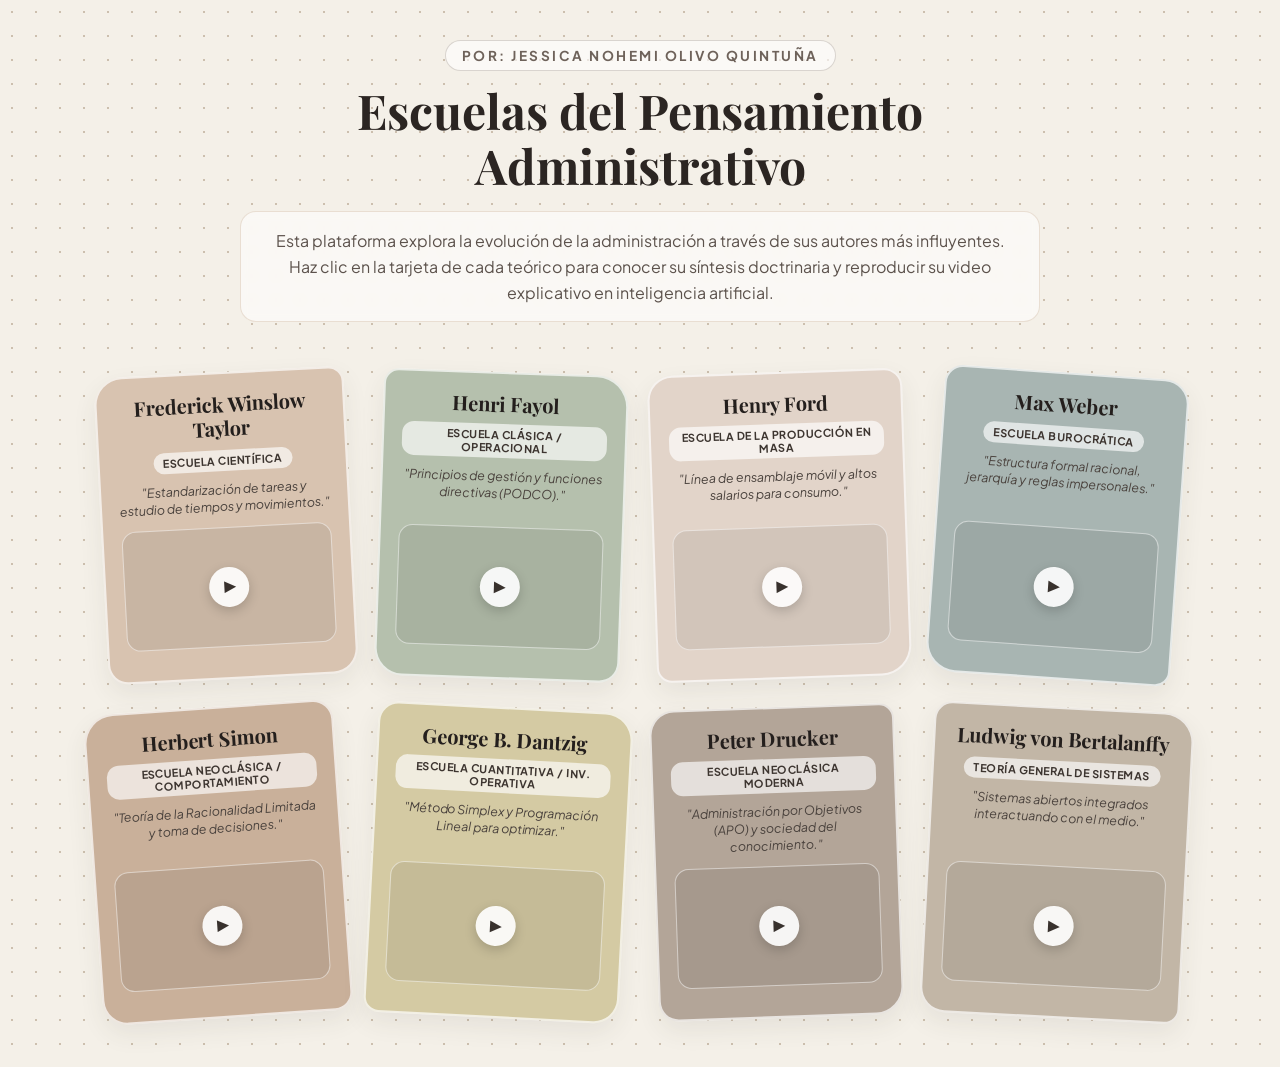
==== commit 37009c44: "Update index.html" ====
--- a/index.html
+++ b/index.html
@@ -34,128 +34,171 @@
 body {
     font-family: 'Plus Jakarta Sans', sans-serif;
     background-color: var(--bg-color);
-    background-image: radial-gradient(#ccbfae 1.2px, transparent 1.2px);
+
+    background-image:
+        radial-gradient(#ccbfae 1.2px, transparent 1.2px);
+
     background-size: 24px 24px;
+
     color: var(--card-text);
+
     min-height: 100vh;
+
     padding: 40px 20px;
 }
 
-/* ENCABEZADO */
+
+/* =====================================================
+   ENCABEZADO
+===================================================== */
 
 header {
     text-align: center;
     max-width: 800px;
     margin: 0 auto 40px auto;
-    position: relative;
-}
-
-header .author-credit {
+}
+
+.author-credit {
     font-size: 0.85rem;
     text-transform: uppercase;
     letter-spacing: 2.5px;
     font-weight: 700;
+
     color: #6e625a;
+
     margin-bottom: 12px;
+
     display: inline-block;
-    background: rgba(255, 255, 255, 0.6);
+
+    background: rgba(255,255,255,0.6);
+
     padding: 6px 16px;
+
     border-radius: 20px;
-    border: 1px solid rgba(140, 127, 118, 0.3);
+
+    border: 1px solid rgba(140,127,118,0.3);
 }
 
 header h1 {
     font-family: 'Playfair Display', serif;
+
     font-size: 3rem;
+
     font-weight: 700;
+
     color: #2b2522;
+
     line-height: 1.15;
+
     animation: floatTitle 4s ease-in-out infinite;
+
     display: inline-block;
 }
 
 @keyframes floatTitle {
 
-    0%, 100% {
+    0%,100% {
         transform: translateY(0);
     }
 
     50% {
         transform: translateY(-7px);
     }
+
 }
 
 .intro-box {
+
     margin-top: 18px;
+
     font-size: 1rem;
+
     color: #5c524c;
+
     line-height: 1.6;
-    background: rgba(255, 255, 255, 0.55);
+
+    background: rgba(255,255,255,0.55);
+
     padding: 16px 24px;
+
     border-radius: 16px;
-    border: 1px solid rgba(216, 195, 176, 0.5);
+
+    border: 1px solid rgba(216,195,176,0.5);
+
     backdrop-filter: blur(4px);
 }
 
-/* BOTÓN ADMIN */
-
-.admin-toggle-btn {
-    position: fixed;
-    top: 12px;
-    right: 12px;
-    background: rgba(56, 49, 45, 0.15);
-    color: rgba(56, 49, 45, 0.4);
-    border: 1px solid rgba(201, 190, 175, 0.3);
-    padding: 4px 8px;
-    border-radius: 50px;
-    font-size: 0.7rem;
+
+/* =====================================================
+   TABLERO
+===================================================== */
+
+.collage-board {
+
+    max-width: 1200px;
+
+    margin: 0 auto;
+
+    display: flex;
+
+    flex-wrap: wrap;
+
+    justify-content: center;
+
+    align-items: stretch;
+
+    gap: 28px;
+
+    padding: 10px;
+}
+
+
+/* =====================================================
+   TARJETAS
+===================================================== */
+
+.author-card {
+
+    position: relative;
+
+    padding: 18px;
+
     cursor: pointer;
-    font-weight: 600;
-    transition: all 0.3s ease;
-    z-index: 100;
-    backdrop-filter: blur(2px);
-}
-
-.admin-toggle-btn:hover {
-    background: #38312d;
-    color: #fff;
-    opacity: 1;
-    box-shadow: 0 4px 12px rgba(0,0,0,0.15);
-}
-
-/* TABLERO */
-
-.collage-board {
-    max-width: 1200px;
-    margin: 0 auto;
+
+    box-shadow:
+        0 10px 25px rgba(70,60,50,0.08);
+
+    transition:
+        all 0.35s cubic-bezier(0.25,1,0.5,1);
+
     display: flex;
-    flex-wrap: wrap;
-    justify-content: center;
-    align-items: stretch;
-    gap: 28px;
-    padding: 10px;
-}
-
-/* TARJETAS */
-
-.author-card {
-    position: relative;
-    padding: 18px;
-    cursor: pointer;
-    box-shadow: 0 10px 25px rgba(70, 60, 50, 0.08);
-    transition: all 0.35s cubic-bezier(0.25, 1, 0.5, 1);
-    display: flex;
+
     flex-direction: column;
+
     justify-content: space-between;
-    border: 2px solid rgba(255, 255, 255, 0.7);
+
+    border: 2px solid rgba(255,255,255,0.7);
+
     color: #332d29;
 }
 
 .author-card:hover {
-    transform: translateY(-8px) scale(1.04) rotate(0deg) !important;
+
+    transform:
+        translateY(-8px)
+        scale(1.04)
+        rotate(0deg) !important;
+
     z-index: 10;
-    box-shadow: 0 20px 35px rgba(70, 60, 50, 0.16);
-}
+
+    box-shadow:
+        0 20px 35px rgba(70,60,50,0.16);
+}
+
+
+/* =====================================================
+   INFORMACIÓN
+===================================================== */
 
 .card-header-info {
     text-align: center;
@@ -163,88 +206,162 @@
 }
 
 .author-card h3 {
+
     font-family: 'Playfair Display', serif;
+
     font-size: 1.25rem;
+
     text-align: center;
+
     line-height: 1.2;
+
     margin-bottom: 8px;
+
     color: #241f1d;
-    transition: transform 0.3s cubic-bezier(0.175, 0.885, 0.32, 1.275),
-                color 0.3s ease;
+
+    transition:
+        transform 0.3s,
+        color 0.3s;
+
     display: inline-block;
+
     width: 100%;
 }
 
 .author-card:hover h3 {
+
     transform: scale(1.15);
+
     color: #000;
 }
 
 .school-tag {
-    background: rgba(255, 255, 255, 0.65);
+
+    background:
+        rgba(255,255,255,0.65);
+
     color: #3d3530;
+
     font-size: 0.68rem;
+
     padding: 4px 10px;
+
     border-radius: 12px;
+
     font-weight: 700;
+
     text-transform: uppercase;
+
     letter-spacing: 0.5px;
+
     display: inline-block;
+
     margin-bottom: 4px;
 }
 
 .concept-summary {
+
     font-size: 0.78rem;
+
     color: #4a423d;
+
     line-height: 1.35;
+
     margin-top: 6px;
+
     font-style: italic;
 }
 
-/* MINIATURA DEL VIDEO */
+
+/* =====================================================
+   MINIATURA VIDEO
+===================================================== */
 
 .video-thumbnail-box {
+
     width: 100%;
+
     height: 120px;
+
     border-radius: 14px;
-    background: rgba(0, 0, 0, 0.07);
+
+    background: rgba(0,0,0,0.07);
+
     margin: 12px 0;
+
     overflow: hidden;
+
     display: flex;
+
     justify-content: center;
+
     align-items: center;
+
     position: relative;
-    border: 1px solid rgba(255, 255, 255, 0.5);
+
+    border:
+        1px solid rgba(255,255,255,0.5);
 }
 
 .video-thumbnail-box video {
+
     width: 100%;
+
     height: 100%;
+
     object-fit: cover;
-}
+
+    display: block;
+}
+
+
+/* =====================================================
+   BOTÓN PLAY
+===================================================== */
 
 .play-icon-overlay {
+
     position: absolute;
+
     width: 40px;
+
     height: 40px;
-    background: rgba(255, 255, 255, 0.9);
+
+    background:
+        rgba(255,255,255,0.9);
+
     border-radius: 50%;
+
     display: flex;
+
     align-items: center;
+
     justify-content: center;
+
     font-size: 0.95rem;
+
     color: #38312d;
-    box-shadow: 0 4px 12px rgba(0,0,0,0.18);
-    transition: all 0.25s ease;
+
+    box-shadow:
+        0 4px 12px rgba(0,0,0,0.18);
+
+    transition:
+        all 0.25s ease;
 }
 
 .author-card:hover .play-icon-overlay {
+
     transform: scale(1.15);
-    background: #ffffff;
+
+    background: white;
+
     color: #000;
 }
 
-/* COLORES Y FORMAS */
+
+/* =====================================================
+   DISEÑO DE LAS TARJETAS
+===================================================== */
 
 .card-1 {
     background: var(--c1);
@@ -302,144 +419,235 @@
     border-radius: 18px 30px 15px 25px;
 }
 
-/* MODO ADMIN */
-
-.admin-upload-section {
-    display: none;
-    margin-top: 8px;
-    width: 100%;
-}
-
-body.admin-mode .admin-upload-section {
-    display: block;
-}
-
-.admin-upload-section input[type=file] {
-    display: none;
-}
-
-.custom-upload-btn {
-    display: block;
-    background: #38312d;
-    color: #fff;
-    text-align: center;
-    padding: 6px 10px;
-    border-radius: 8px;
-    font-size: 0.72rem;
-    font-weight: 600;
-    cursor: pointer;
-    transition: background 0.2s;
-}
-
-.custom-upload-btn:hover {
-    background: #524741;
-}
-
-/* VENTANA DEL VIDEO */
+
+/* =====================================================
+   VENTANA DEL VIDEO
+===================================================== */
 
 .overlay {
+
     position: fixed;
+
     top: 0;
     left: 0;
+
     width: 100vw;
     height: 100vh;
-    background: rgba(30, 26, 24, 0.65);
+
+    background:
+        rgba(30,26,24,0.65);
+
     backdrop-filter: blur(8px);
+
     display: none;
+
     justify-content: center;
+
     align-items: center;
+
     z-index: 1000;
+
     opacity: 0;
-    transition: opacity 0.3s ease;
+
+    transition:
+        opacity 0.3s ease;
 }
 
 .overlay.active {
+
     display: flex;
+
     opacity: 1;
 }
 
+
+/* =====================================================
+   CAJA GRANDE
+===================================================== */
+
 .expanded-card {
+
     background: #faf8f5;
+
     width: 92%;
+
     max-width: 720px;
+
+    max-height: 90vh;
+
+    overflow-y: auto;
+
     border-radius: 24px;
+
     padding: 30px;
+
     position: relative;
+
     transform: scale(0.85);
-    transition: transform 0.35s cubic-bezier(0.175, 0.885, 0.32, 1.275);
-    box-shadow: 0 25px 50px rgba(0,0,0,0.25);
-    border: 1px solid #e8e2d8;
+
+    transition:
+        transform 0.35s
+        cubic-bezier(0.175,0.885,0.32,1.275);
+
+    box-shadow:
+        0 25px 50px rgba(0,0,0,0.25);
+
+    border:
+        1px solid #e8e2d8;
 }
 
 .overlay.active .expanded-card {
+
     transform: scale(1);
 }
 
+
+/* =====================================================
+   CERRAR
+===================================================== */
+
 .close-btn {
+
     position: absolute;
+
     top: 18px;
+
     right: 22px;
+
     font-size: 1.6rem;
+
     background: none;
+
     border: none;
+
     cursor: pointer;
+
     color: #756a63;
+
     transition: color 0.2s;
 }
 
 .close-btn:hover {
+
     color: #2b2522;
 }
 
+
+/* =====================================================
+   TÍTULOS DEL VIDEO
+===================================================== */
+
 .expanded-title {
-    font-family: 'Playfair Display', serif;
+
+    font-family:
+        'Playfair Display',
+        serif;
+
     font-size: 2rem;
+
     color: #38312d;
+
+    padding-right: 40px;
 }
 
 .expanded-school {
+
     font-size: 0.85rem;
+
     font-weight: 700;
+
     color: #756a63;
+
     text-transform: uppercase;
+
     letter-spacing: 1px;
+
     margin-top: 2px;
 }
 
 .expanded-desc {
+
     font-size: 0.9rem;
+
     color: #4a423d;
-    margin: 10px 0 18px 0;
+
+    margin:
+        10px 0 18px 0;
+
     line-height: 1.5;
 }
 
-/* REPRODUCTOR */
+
+/* =====================================================
+   REPRODUCTOR
+===================================================== */
 
 .video-player-box {
+
     width: 100%;
+
     border-radius: 16px;
+
     overflow: hidden;
+
     background: #1f1c1a;
-    max-height: 420px;
+
+    max-height: 500px;
+
+    min-height: 180px;
+
     display: flex;
+
     justify-content: center;
+
     align-items: center;
-    box-shadow: inset 0 0 10px rgba(0,0,0,0.5);
+
+    box-shadow:
+        inset 0 0 10px rgba(0,0,0,0.5);
 }
 
 .video-player-box video {
+
     width: 100%;
-    max-height: 420px;
-}
-
-.no-video-msg {
-    color: #d8c3b0;
-    padding: 40px;
+
+    max-height: 500px;
+
+    display: block;
+
+    background: #000;
+}
+
+
+/* =====================================================
+   MENSAJE DE ERROR
+===================================================== */
+
+.video-error {
+
+    color: #e8d5c8;
+
     text-align: center;
-    font-size: 0.95rem;
-}
-
-/* RESPONSIVE */
+
+    padding: 35px 20px;
+
+    line-height: 1.6;
+
+    font-size: 0.9rem;
+}
+
+.video-error strong {
+
+    display: block;
+
+    font-size: 1rem;
+
+    margin-bottom: 8px;
+}
+
+
+/* =====================================================
+   RESPONSIVE
+===================================================== */
 
 @media (max-width: 600px) {
 
@@ -465,12 +673,20 @@
     }
 
     .expanded-card {
+        width: 95%;
         padding: 22px;
     }
 
     .expanded-title {
         font-size: 1.6rem;
-        padding-right: 30px;
+    }
+
+    .video-player-box {
+        max-height: 300px;
+    }
+
+    .video-player-box video {
+        max-height: 300px;
     }
 }
 
@@ -478,17 +694,13 @@
 
 </head>
 
+
 <body>
 
-<!-- BOTÓN ADMIN -->
-<button
-    class="admin-toggle-btn"
-    onclick="toggleAdminMode()"
-    id="adminBtn"
-    title="Modo Creadora">
-    🔒 Admin
-</button>
-
+
+<!-- =====================================================
+     ENCABEZADO
+===================================================== -->
 
 <header>
 
@@ -496,9 +708,11 @@
         Por: Jessica Nohemi Olivo Quintuña
     </span>
 
+
     <h1>
         Escuelas del Pensamiento Administrativo
     </h1>
+
 
     <div class="intro-box">
 
@@ -512,46 +726,68 @@
 </header>
 
 
-<!-- TARJETAS -->
+
+<!-- =====================================================
+     TARJETAS
+===================================================== -->
+
 <main
     class="collage-board"
     id="collageBoard">
 </main>
 
 
-<!-- VENTANA DEL VIDEO -->
-
-<div class="overlay" id="videoOverlay">
+
+<!-- =====================================================
+     VENTANA DEL VIDEO
+===================================================== -->
+
+<div
+    class="overlay"
+    id="videoOverlay">
 
     <div class="expanded-card">
 
         <button
             class="close-btn"
             onclick="closeVideo()">
+
             ✕
+
         </button>
+
 
         <h2
             class="expanded-title"
             id="expTitle">
+
             Autor
+
         </h2>
+
 
         <p
             class="expanded-school"
             id="expSchool">
+
             Escuela / Corriente
+
         </p>
+
 
         <p
             class="expanded-desc"
             id="expDesc">
+
             Descripción amplia del aporte conceptual.
+
         </p>
+
 
         <div
             class="video-player-box"
             id="videoContainer">
+
         </div>
 
     </div>
@@ -559,42 +795,55 @@
 </div>
 
 
+
 <script>
 
-/* =========================================================
-   VIDEOS EN GITHUB
-   =========================================================
-
-   Estos videos ya no se guardan en el navegador.
-
-   Ahora se cargan directamente desde GitHub.
-
-   Esto permite que:
-   ✔ Se vean desde otros computadores
-   ✔ Se vean desde celulares
-   ✔ Se mantengan aunque borres caché
-   ✔ No dependan de IndexedDB
-   ✔ Todos los usuarios reciban los mismos videos
-
-========================================================= */
-
-
-const GITHUB_VIDEO_URL =
-"https://raw.githubusercontent.com/quintumamercedes07-oss/Incorea-cables.directorios/main/";
-
-
-/* =========================================================
-   DATOS DE LOS 8 AUTORES
-========================================================= */
+/* =====================================================
+   UBICACIÓN DE LOS VIDEOS
+=====================================================
+
+   IMPORTANTE:
+
+   Los videos se cargan desde tu sitio de GitHub Pages.
+
+   NO se guardan en el navegador.
+
+   Por eso pueden verse desde otros dispositivos.
+
+===================================================== */
+
+const VIDEO_BASE =
+"https://quintumamercedes07-oss.github.io/Incorea-cables.directorios/";
+
+
+
+/* =====================================================
+   FUNCIÓN PARA CONSTRUIR LA RUTA
+===================================================== */
+
+function obtenerVideo(nombre) {
+
+    return VIDEO_BASE +
+           encodeURIComponent(nombre);
+
+}
+
+
+
+/* =====================================================
+   DATOS DE LOS AUTORES
+===================================================== */
 
 const authors = [
 
     {
         id: 1,
 
-        name: "Frederick Winslow Taylor",
-
-        school: "Escuela Científica",
+        name:
+        "Frederick Winslow Taylor",
+
+        school:
+        "Escuela Científica",
 
         concept:
         "Estandarización de tareas y estudio de tiempos y movimientos.",
@@ -602,18 +851,19 @@
         detail:
         "Padre de la Administración Científica. Enfocado en incrementar la eficiencia de la producción mediante la racionalización del trabajo operario.",
 
-        /* ARCHIVO DE GITHUB */
-        videoSrc:
-        GITHUB_VIDEO_URL + "tylor.mp4"
+        video:
+        "tylor.mp4"
     },
 
 
     {
         id: 2,
 
-        name: "Henri Fayol",
-
-        school: "Escuela Clásica / Operacional",
+        name:
+        "Henri Fayol",
+
+        school:
+        "Escuela Clásica / Operacional",
 
         concept:
         "Principios de gestión y funciones directivas (PODCO).",
@@ -621,18 +871,19 @@
         detail:
         "Fundador de la Teoría Clásica. Concibió la organización desde la alta dirección y sistematizó las 5 funciones administrativas esenciales.",
 
-        /* ARCHIVO DE GITHUB */
-        videoSrc:
-        GITHUB_VIDEO_URL + "henri.mp4"
+        video:
+        "henri.mp4"
     },
 
 
     {
         id: 3,
 
-        name: "Henry Ford",
-
-        school: "Escuela de la Producción en Masa",
+        name:
+        "Henry Ford",
+
+        school:
+        "Escuela de la Producción en Masa",
 
         concept:
         "Línea de ensamblaje móvil y altos salarios para consumo.",
@@ -640,18 +891,19 @@
         detail:
         "Revolucionó el sector industrial al aplicar la cadena de montaje automatizada, reduciendo costos y masificando el acceso al automóvil.",
 
-        /* ARCHIVO DE GITHUB */
-        videoSrc:
-        GITHUB_VIDEO_URL + "henrry.mp4"
+        video:
+        "henrry.mp4"
     },
 
 
     {
         id: 4,
 
-        name: "Max Weber",
-
-        school: "Escuela Burocrática",
+        name:
+        "Max Weber",
+
+        school:
+        "Escuela Burocrática",
 
         concept:
         "Estructura formal racional, jerarquía y reglas impersonales.",
@@ -659,18 +911,19 @@
         detail:
         "Sociólogo que definió el modelo de burocracia ideal como la forma más racional y objetiva de organizar la gestión organizativa.",
 
-        /* ARCHIVO DE GITHUB */
-        videoSrc:
-        GITHUB_VIDEO_URL + "max.mp4"
+        video:
+        "max.mp4"
     },
 
 
     {
         id: 5,
 
-        name: "Herbert Simon",
-
-        school: "Escuela Neoclásica / Comportamiento",
+        name:
+        "Herbert Simon",
+
+        school:
+        "Escuela Neoclásica / Comportamiento",
 
         concept:
         "Teoría de la Racionalidad Limitada y toma de decisiones.",
@@ -678,18 +931,19 @@
         detail:
         "Premio Nobel de Economía. Demostró que el ser humano toma decisiones 'satisfactorias' y no perfectamente 'óptimas' debido a sus límites cognitivos.",
 
-        /* ARCHIVO DE GITHUB */
-        videoSrc:
-        GITHUB_VIDEO_URL + "herbete.mp4"
+        video:
+        "herbete.mp4"
     },
 
 
     {
         id: 6,
 
-        name: "George B. Dantzig",
-
-        school: "Escuela Cuantitativa / Inv. Operativa",
+        name:
+        "George B. Dantzig",
+
+        school:
+        "Escuela Cuantitativa / Inv. Operativa",
 
         concept:
         "Método Simplex y Programación Lineal para optimizar.",
@@ -697,18 +951,19 @@
         detail:
         "Matemático clave de la investigación operativa. Formuló el método Simplex para resolver modelos complejos de optimización de recursos.",
 
-        /* ARCHIVO DE GITHUB */
-        videoSrc:
-        GITHUB_VIDEO_URL + "George%20Dantzig%20Retrato%20Educativo.mp4"
+        video:
+        "George Dantzig Retrato Educativo.mp4"
     },
 
 
     {
         id: 7,
 
-        name: "Peter Drucker",
-
-        school: "Escuela Neoclásica Moderna",
+        name:
+        "Peter Drucker",
+
+        school:
+        "Escuela Neoclásica Moderna",
 
         concept:
         "Administración por Objetivos (APO) y sociedad del conocimiento.",
@@ -716,18 +971,19 @@
         detail:
         "Considerado el padre de la administración moderna. Puso el foco estratégico en los objetivos, los colaboradores y la innovación orientada al cliente.",
 
-        /* ARCHIVO DE GITHUB */
-        videoSrc:
-        GITHUB_VIDEO_URL + "peter.mp4"
+        video:
+        "peter.mp4"
     },
 
 
     {
         id: 8,
 
-        name: "Ludwig von Bertalanffy",
-
-        school: "Teoría General de Sistemas",
+        name:
+        "Ludwig von Bertalanffy",
+
+        school:
+        "Teoría General de Sistemas",
 
         concept:
         "Sistemas abiertos integrados interactuando con el medio.",
@@ -735,17 +991,17 @@
         detail:
         "Biólogo que aportó el enfoque sistémico a las organizaciones, concibiéndolas como un todo interconectado que intercambia materia e información con su entorno.",
 
-        /* ARCHIVO DE GITHUB */
-        videoSrc:
-        GITHUB_VIDEO_URL + "bertt.mp4"
+        video:
+        "bertt.mp4"
     }
 
 ];
 
 
-/* =========================================================
-   CREAR TARJETAS
-========================================================= */
+
+/* =====================================================
+   CREAR LAS TARJETAS
+===================================================== */
 
 const board =
 document.getElementById("collageBoard");
@@ -761,8 +1017,10 @@
         const card =
         document.createElement("div");
 
+
         card.className =
-        "author-card card-" + (index + 1);
+        "author-card card-" +
+        (index + 1);
 
 
         card.onclick =
@@ -771,6 +1029,10 @@
             playAuthorVideo(index);
 
         };
+
+
+        const url =
+        obtenerVideo(author.video);
 
 
         card.innerHTML = `
@@ -781,10 +1043,12 @@
                     ${author.name}
                 </h3>
 
+
                 <span class="school-tag">
                     ${author.school}
                 </span>
 
+
                 <p class="concept-summary">
                     "${author.concept}"
                 </p>
@@ -795,32 +1059,22 @@
             <div class="video-thumbnail-box">
 
                 <video
-                    src="${author.videoSrc}"
+                    src="${url}"
                     preload="metadata"
-                    muted>
+                    muted
+                    playsinline>
+
                 </video>
 
+
                 <div class="play-icon-overlay">
+
                     ▶
+
                 </div>
 
             </div>
 
-
-            <div
-                class="admin-upload-section"
-                onclick="event.stopPropagation();">
-
-                <p style="
-                    font-size:0.68rem;
-                    text-align:center;
-                    color:#5b514b;
-                    margin-bottom:5px;">
-                    Video alojado en GitHub
-                </p>
-
-            </div>
-
         `;
 
 
@@ -831,55 +1085,10 @@
 }
 
 
-/* =========================================================
-   MODO ADMIN
-========================================================= */
-
-function toggleAdminMode() {
-
-    document.body.classList.toggle("admin-mode");
-
-    const btn =
-    document.getElementById("adminBtn");
-
-
-    if (
-        document.body.classList.contains("admin-mode")
-    ) {
-
-        btn.innerHTML =
-        "🔓 Modo Creadora";
-
-        btn.style.background =
-        "#2b2522";
-
-        btn.style.color =
-        "#fff";
-
-        btn.style.opacity =
-        "1";
-
-    }
-
-    else {
-
-        btn.innerHTML =
-        "🔒 Admin";
-
-        btn.style.background =
-        "rgba(56, 49, 45, 0.15)";
-
-        btn.style.color =
-        "rgba(56, 49, 45, 0.4)";
-
-    }
-
-}
-
-
-/* =========================================================
-   REPRODUCIR VIDEO
-========================================================= */
+
+/* =====================================================
+   ABRIR VIDEO
+===================================================== */
 
 function playAuthorVideo(index) {
 
@@ -887,6 +1096,10 @@
     authors[index];
 
 
+    const url =
+    obtenerVideo(author.video);
+
+
     document.getElementById("expTitle").innerText =
     author.name;
 
@@ -906,12 +1119,16 @@
     container.innerHTML = `
 
         <video
-            src="${author.videoSrc}"
+            id="mainVideo"
             controls
             autoplay
             playsinline
             preload="metadata">
 
+            <source
+                src="${url}"
+                type="video/mp4">
+
             Tu navegador no puede reproducir este video.
 
         </video>
@@ -919,23 +1136,56 @@
     `;
 
 
+    const video =
+    document.getElementById("mainVideo");
+
+
+    /* =================================================
+       COMPROBAR SI EL VIDEO FALLÓ
+    ================================================= */
+
+    video.addEventListener(
+        "error",
+        function() {
+
+            container.innerHTML = `
+
+                <div class="video-error">
+
+                    <strong>
+                        ⚠️ No se pudo cargar el video
+                    </strong>
+
+                    El archivo
+                    <b>${author.video}</b>
+                    no fue encontrado.
+
+                    <br><br>
+
+                    Revisa que el nombre del archivo
+                    en GitHub sea exactamente igual.
+
+                </div>
+
+            `;
+
+        }
+    );
+
+
     document
-    .getElementById("videoOverlay")
-    .classList.add("active");
-
-}
-
-
-/* =========================================================
+        .getElementById("videoOverlay")
+        .classList.add("active");
+
+}
+
+
+
+/* =====================================================
    CERRAR VIDEO
-========================================================= */
+===================================================== */
 
 function closeVideo() {
-
-    document
-    .getElementById("videoOverlay")
-    .classList.remove("active");
-
 
     const container =
     document.getElementById("videoContainer");
@@ -943,48 +1193,58 @@
 
     container.innerHTML = "";
 
-}
-
-
-/* =========================================================
-   CERRAR AL HACER CLIC FUERA
-========================================================= */
+
+    document
+        .getElementById("videoOverlay")
+        .classList.remove("active");
+
+}
+
+
+
+/* =====================================================
+   CERRAR HACIENDO CLIC FUERA
+===================================================== */
 
 document
 .getElementById("videoOverlay")
-.addEventListener("click", function(event) {
-
-    if (
-        event.target === this
-    ) {
-
-        closeVideo();
-
-    }
-
-});
-
-
-/* =========================================================
+.addEventListener(
+    "click",
+    function(event) {
+
+        if (event.target === this) {
+
+            closeVideo();
+
+        }
+
+    }
+);
+
+
+
+/* =====================================================
    CERRAR CON ESC
-========================================================= */
-
-document.addEventListener("keydown", function(event) {
-
-    if (
-        event.key === "Escape"
-    ) {
-
-        closeVideo();
-
-    }
-
-});
-
-
-/* =========================================================
+===================================================== */
+
+document.addEventListener(
+    "keydown",
+    function(event) {
+
+        if (event.key === "Escape") {
+
+            closeVideo();
+
+        }
+
+    }
+);
+
+
+
+/* =====================================================
    INICIAR LA PÁGINA
-========================================================= */
+===================================================== */
 
 renderBoard();
 
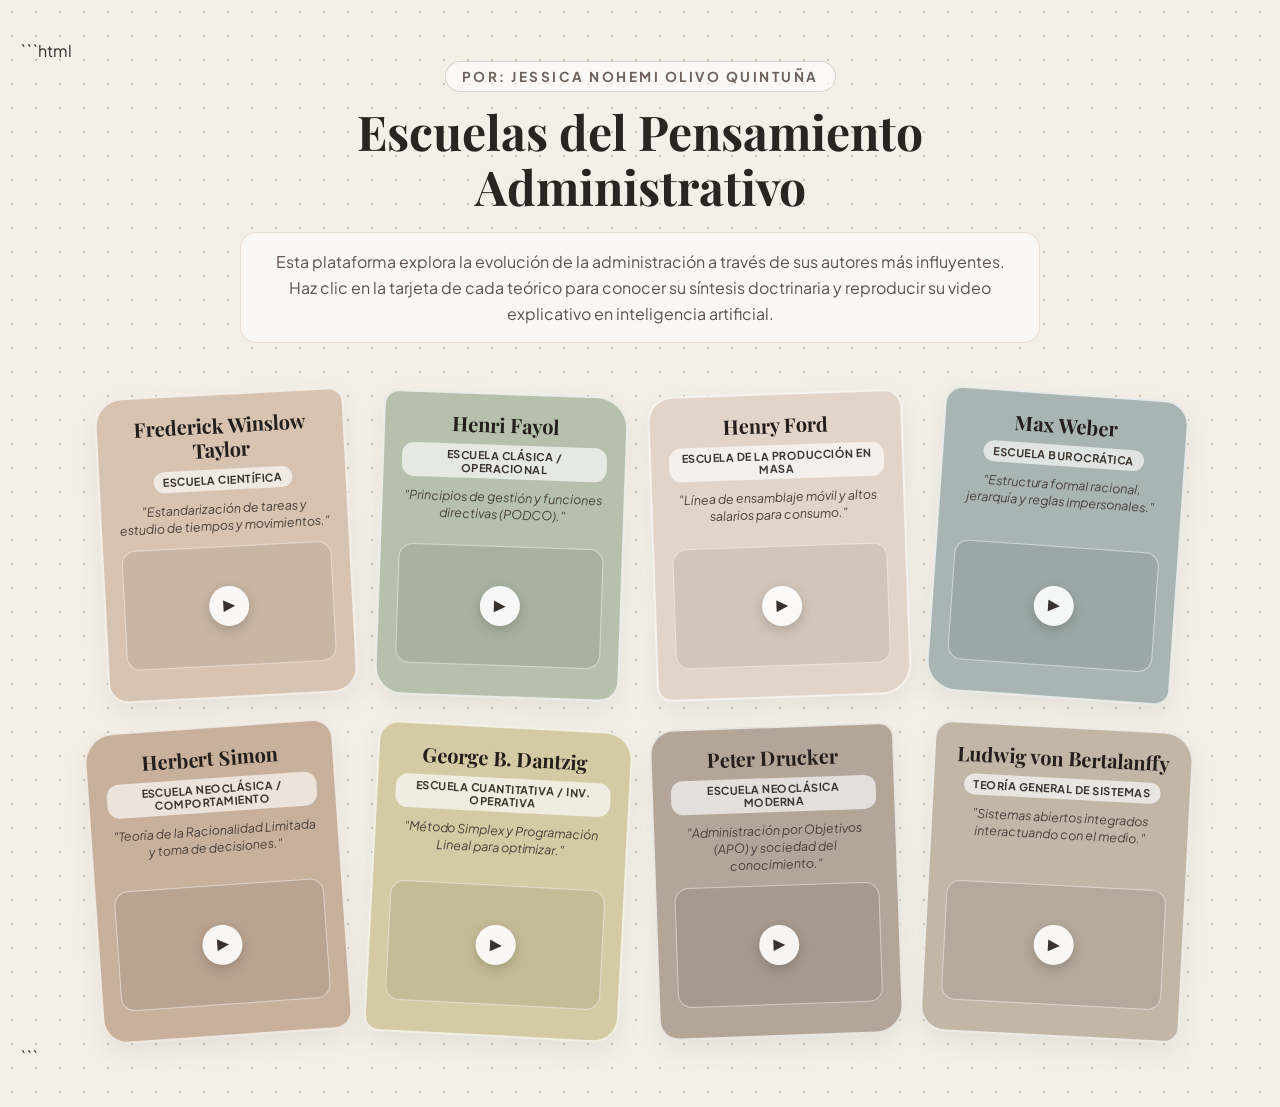
==== commit 577fc2ef: "Update index.html" ====
--- a/index.html
+++ b/index.html
@@ -1,3 +1,4 @@
+```html
 <!DOCTYPE html>
 <html lang="es">
 
@@ -10,6 +11,10 @@
 <link href="https://fonts.googleapis.com/css2?family=Playfair+Display:ital,wght@0,600;0,700;1,400&family=Plus+Jakarta+Sans:wght@400;500;600;700&display=swap" rel="stylesheet">
 
 <style>
+
+/* =========================================================
+   CONFIGURACIÓN GENERAL
+========================================================= */
 
 :root {
     --bg-color: #f4f0e8;
@@ -33,6 +38,7 @@
 
 body {
     font-family: 'Plus Jakarta Sans', sans-serif;
+
     background-color: var(--bg-color);
 
     background-image:
@@ -48,9 +54,9 @@
 }
 
 
-/* =====================================================
+/* =========================================================
    ENCABEZADO
-===================================================== */
+========================================================= */
 
 header {
     text-align: center;
@@ -97,18 +103,16 @@
 
 @keyframes floatTitle {
 
-    0%,100% {
+    0%, 100% {
         transform: translateY(0);
     }
 
     50% {
         transform: translateY(-7px);
     }
-
 }
 
 .intro-box {
-
     margin-top: 18px;
 
     font-size: 1rem;
@@ -129,12 +133,11 @@
 }
 
 
-/* =====================================================
+/* =========================================================
    TABLERO
-===================================================== */
+========================================================= */
 
 .collage-board {
-
     max-width: 1200px;
 
     margin: 0 auto;
@@ -153,12 +156,11 @@
 }
 
 
-/* =====================================================
+/* =========================================================
    TARJETAS
-===================================================== */
+========================================================= */
 
 .author-card {
-
     position: relative;
 
     padding: 18px;
@@ -183,7 +185,6 @@
 }
 
 .author-card:hover {
-
     transform:
         translateY(-8px)
         scale(1.04)
@@ -196,9 +197,9 @@
 }
 
 
-/* =====================================================
+/* =========================================================
    INFORMACIÓN
-===================================================== */
+========================================================= */
 
 .card-header-info {
     text-align: center;
@@ -206,7 +207,6 @@
 }
 
 .author-card h3 {
-
     font-family: 'Playfair Display', serif;
 
     font-size: 1.25rem;
@@ -229,14 +229,11 @@
 }
 
 .author-card:hover h3 {
-
     transform: scale(1.15);
-
     color: #000;
 }
 
 .school-tag {
-
     background:
         rgba(255,255,255,0.65);
 
@@ -260,7 +257,6 @@
 }
 
 .concept-summary {
-
     font-size: 0.78rem;
 
     color: #4a423d;
@@ -273,12 +269,11 @@
 }
 
 
-/* =====================================================
-   MINIATURA VIDEO
-===================================================== */
+/* =========================================================
+   MINIATURA
+========================================================= */
 
 .video-thumbnail-box {
-
     width: 100%;
 
     height: 120px;
@@ -304,27 +299,21 @@
 }
 
 .video-thumbnail-box video {
-
     width: 100%;
-
     height: 100%;
-
     object-fit: cover;
-
     display: block;
 }
 
 
-/* =====================================================
-   BOTÓN PLAY
-===================================================== */
+/* =========================================================
+   PLAY
+========================================================= */
 
 .play-icon-overlay {
-
     position: absolute;
 
     width: 40px;
-
     height: 40px;
 
     background:
@@ -345,12 +334,10 @@
     box-shadow:
         0 4px 12px rgba(0,0,0,0.18);
 
-    transition:
-        all 0.25s ease;
+    transition: all 0.25s ease;
 }
 
 .author-card:hover .play-icon-overlay {
-
     transform: scale(1.15);
 
     background: white;
@@ -359,9 +346,9 @@
 }
 
 
-/* =====================================================
-   DISEÑO DE LAS TARJETAS
-===================================================== */
+/* =========================================================
+   TARJETAS
+========================================================= */
 
 .card-1 {
     background: var(--c1);
@@ -420,12 +407,11 @@
 }
 
 
-/* =====================================================
-   VENTANA DEL VIDEO
-===================================================== */
+/* =========================================================
+   VENTANA
+========================================================= */
 
 .overlay {
-
     position: fixed;
 
     top: 0;
@@ -454,19 +440,16 @@
 }
 
 .overlay.active {
-
     display: flex;
-
     opacity: 1;
 }
 
 
-/* =====================================================
-   CAJA GRANDE
-===================================================== */
+/* =========================================================
+   CAJA
+========================================================= */
 
 .expanded-card {
-
     background: #faf8f5;
 
     width: 92%;
@@ -497,21 +480,18 @@
 }
 
 .overlay.active .expanded-card {
-
     transform: scale(1);
 }
 
 
-/* =====================================================
+/* =========================================================
    CERRAR
-===================================================== */
+========================================================= */
 
 .close-btn {
-
     position: absolute;
 
     top: 18px;
-
     right: 22px;
 
     font-size: 1.6rem;
@@ -528,17 +508,15 @@
 }
 
 .close-btn:hover {
-
     color: #2b2522;
 }
 
 
-/* =====================================================
-   TÍTULOS DEL VIDEO
-===================================================== */
+/* =========================================================
+   TEXTO
+========================================================= */
 
 .expanded-title {
-
     font-family:
         'Playfair Display',
         serif;
@@ -551,7 +529,6 @@
 }
 
 .expanded-school {
-
     font-size: 0.85rem;
 
     font-weight: 700;
@@ -566,24 +543,21 @@
 }
 
 .expanded-desc {
-
     font-size: 0.9rem;
 
     color: #4a423d;
 
-    margin:
-        10px 0 18px 0;
+    margin: 10px 0 18px 0;
 
     line-height: 1.5;
 }
 
 
-/* =====================================================
-   REPRODUCTOR
-===================================================== */
+/* =========================================================
+   VIDEO
+========================================================= */
 
 .video-player-box {
-
     width: 100%;
 
     border-radius: 16px;
@@ -607,47 +581,44 @@
 }
 
 .video-player-box video {
+    display: block;
 
     width: 100%;
 
     max-height: 500px;
 
+    background: #000;
+}
+
+
+/* =========================================================
+   ERROR
+========================================================= */
+
+.video-error {
+    color: #e8d5c8;
+
+    text-align: center;
+
+    padding: 35px 20px;
+
+    line-height: 1.6;
+
+    font-size: 0.9rem;
+}
+
+.video-error strong {
     display: block;
 
-    background: #000;
-}
-
-
-/* =====================================================
-   MENSAJE DE ERROR
-===================================================== */
-
-.video-error {
-
-    color: #e8d5c8;
-
-    text-align: center;
-
-    padding: 35px 20px;
-
-    line-height: 1.6;
-
-    font-size: 0.9rem;
-}
-
-.video-error strong {
-
-    display: block;
-
     font-size: 1rem;
 
     margin-bottom: 8px;
 }
 
 
-/* =====================================================
+/* =========================================================
    RESPONSIVE
-===================================================== */
+========================================================= */
 
 @media (max-width: 600px) {
 
@@ -698,21 +669,15 @@
 <body>
 
 
-<!-- =====================================================
-     ENCABEZADO
-===================================================== -->
-
 <header>
 
     <span class="author-credit">
         Por: Jessica Nohemi Olivo Quintuña
     </span>
 
-
     <h1>
         Escuelas del Pensamiento Administrativo
     </h1>
-
 
     <div class="intro-box">
 
@@ -727,10 +692,6 @@
 
 
 
-<!-- =====================================================
-     TARJETAS
-===================================================== -->
-
 <main
     class="collage-board"
     id="collageBoard">
@@ -738,10 +699,6 @@
 
 
 
-<!-- =====================================================
-     VENTANA DEL VIDEO
-===================================================== -->
-
 <div
     class="overlay"
     id="videoOverlay">
@@ -751,43 +708,30 @@
         <button
             class="close-btn"
             onclick="closeVideo()">
-
             ✕
-
         </button>
-
 
         <h2
             class="expanded-title"
             id="expTitle">
-
             Autor
-
         </h2>
-
 
         <p
             class="expanded-school"
             id="expSchool">
-
             Escuela / Corriente
-
         </p>
-
 
         <p
             class="expanded-desc"
             id="expDesc">
-
-            Descripción amplia del aporte conceptual.
-
+            Descripción.
         </p>
-
 
         <div
             class="video-player-box"
             id="videoContainer">
-
         </div>
 
     </div>
@@ -798,52 +742,33 @@
 
 <script>
 
-/* =====================================================
-   UBICACIÓN DE LOS VIDEOS
-=====================================================
+/* =========================================================
+   VIDEOS
+=========================================================
 
    IMPORTANTE:
 
-   Los videos se cargan desde tu sitio de GitHub Pages.
-
-   NO se guardan en el navegador.
-
-   Por eso pueden verse desde otros dispositivos.
-
-===================================================== */
-
-const VIDEO_BASE =
-"https://quintumamercedes07-oss.github.io/Incorea-cables.directorios/";
-
-
-
-/* =====================================================
-   FUNCIÓN PARA CONSTRUIR LA RUTA
-===================================================== */
-
-function obtenerVideo(nombre) {
-
-    return VIDEO_BASE +
-           encodeURIComponent(nombre);
-
-}
-
-
-
-/* =====================================================
-   DATOS DE LOS AUTORES
-===================================================== */
+   "./" significa:
+   LA MISMA CARPETA DONDE ESTÁ ESTE index.html
+
+   Como tus MP4 están en la raíz del repositorio,
+   esta es la ruta correcta para GitHub Pages.
+
+========================================================= */
+
+const VIDEO_BASE = "./";
+
+
+/* =========================================================
+   AUTORES Y NOMBRES EXACTOS
+========================================================= */
 
 const authors = [
 
     {
-        id: 1,
-
-        name:
-        "Frederick Winslow Taylor",
-
-        school:
-        "Escuela Científica",
+        name: "Frederick Winslow Taylor",
+
+        school: "Escuela Científica",
 
         concept:
         "Estandarización de tareas y estudio de tiempos y movimientos.",
@@ -851,19 +776,14 @@
         detail:
         "Padre de la Administración Científica. Enfocado en incrementar la eficiencia de la producción mediante la racionalización del trabajo operario.",
 
-        video:
-        "tylor.mp4"
+        video: "tylor.mp4"
     },
 
 
     {
-        id: 2,
-
-        name:
-        "Henri Fayol",
-
-        school:
-        "Escuela Clásica / Operacional",
+        name: "Henri Fayol",
+
+        school: "Escuela Clásica / Operacional",
 
         concept:
         "Principios de gestión y funciones directivas (PODCO).",
@@ -871,19 +791,14 @@
         detail:
         "Fundador de la Teoría Clásica. Concibió la organización desde la alta dirección y sistematizó las 5 funciones administrativas esenciales.",
 
-        video:
-        "henri.mp4"
+        video: "henri.mp4"
     },
 
 
     {
-        id: 3,
-
-        name:
-        "Henry Ford",
-
-        school:
-        "Escuela de la Producción en Masa",
+        name: "Henry Ford",
+
+        school: "Escuela de la Producción en Masa",
 
         concept:
         "Línea de ensamblaje móvil y altos salarios para consumo.",
@@ -891,19 +806,14 @@
         detail:
         "Revolucionó el sector industrial al aplicar la cadena de montaje automatizada, reduciendo costos y masificando el acceso al automóvil.",
 
-        video:
-        "henrry.mp4"
+        video: "henrry.mp4"
     },
 
 
     {
-        id: 4,
-
-        name:
-        "Max Weber",
-
-        school:
-        "Escuela Burocrática",
+        name: "Max Weber",
+
+        school: "Escuela Burocrática",
 
         concept:
         "Estructura formal racional, jerarquía y reglas impersonales.",
@@ -911,39 +821,29 @@
         detail:
         "Sociólogo que definió el modelo de burocracia ideal como la forma más racional y objetiva de organizar la gestión organizativa.",
 
-        video:
-        "max.mp4"
+        video: "max.mp4"
     },
 
 
     {
-        id: 5,
-
-        name:
-        "Herbert Simon",
-
-        school:
-        "Escuela Neoclásica / Comportamiento",
+        name: "Herbert Simon",
+
+        school: "Escuela Neoclásica / Comportamiento",
 
         concept:
         "Teoría de la Racionalidad Limitada y toma de decisiones.",
 
         detail:
-        "Premio Nobel de Economía. Demostró que el ser humano toma decisiones 'satisfactorias' y no perfectamente 'óptimas' debido a sus límites cognitivos.",
-
-        video:
-        "herbete.mp4"
+        "Premio Nobel de Economía. Demostró que el ser humano toma decisiones satisfactorias y no perfectamente óptimas debido a sus límites cognitivos.",
+
+        video: "herbete.mp4"
     },
 
 
     {
-        id: 6,
-
-        name:
-        "George B. Dantzig",
-
-        school:
-        "Escuela Cuantitativa / Inv. Operativa",
+        name: "George B. Dantzig",
+
+        school: "Escuela Cuantitativa / Inv. Operativa",
 
         concept:
         "Método Simplex y Programación Lineal para optimizar.",
@@ -951,19 +851,14 @@
         detail:
         "Matemático clave de la investigación operativa. Formuló el método Simplex para resolver modelos complejos de optimización de recursos.",
 
-        video:
-        "George Dantzig Retrato Educativo.mp4"
+        video: "George Dantzig Retrato Educativo.mp4"
     },
 
 
     {
-        id: 7,
-
-        name:
-        "Peter Drucker",
-
-        school:
-        "Escuela Neoclásica Moderna",
+        name: "Peter Drucker",
+
+        school: "Escuela Neoclásica Moderna",
 
         concept:
         "Administración por Objetivos (APO) y sociedad del conocimiento.",
@@ -971,19 +866,14 @@
         detail:
         "Considerado el padre de la administración moderna. Puso el foco estratégico en los objetivos, los colaboradores y la innovación orientada al cliente.",
 
-        video:
-        "peter.mp4"
+        video: "Peter.mp4"
     },
 
 
     {
-        id: 8,
-
-        name:
-        "Ludwig von Bertalanffy",
-
-        school:
-        "Teoría General de Sistemas",
+        name: "Ludwig von Bertalanffy",
+
+        school: "Teoría General de Sistemas",
 
         concept:
         "Sistemas abiertos integrados interactuando con el medio.",
@@ -991,17 +881,16 @@
         detail:
         "Biólogo que aportó el enfoque sistémico a las organizaciones, concibiéndolas como un todo interconectado que intercambia materia e información con su entorno.",
 
-        video:
-        "bertt.mp4"
+        video: "bert.mp4"
     }
 
 ];
 
 
 
-/* =====================================================
-   CREAR LAS TARJETAS
-===================================================== */
+/* =========================================================
+   CREAR TARJETAS
+========================================================= */
 
 const board =
 document.getElementById("collageBoard");
@@ -1011,28 +900,18 @@
 
     board.innerHTML = "";
 
-
     authors.forEach(function(author, index) {
 
         const card =
         document.createElement("div");
 
-
         card.className =
-        "author-card card-" +
-        (index + 1);
-
+        "author-card card-" + (index + 1);
 
         card.onclick =
         function() {
-
             playAuthorVideo(index);
-
         };
-
-
-        const url =
-        obtenerVideo(author.video);
 
 
         card.innerHTML = `
@@ -1043,12 +922,10 @@
                     ${author.name}
                 </h3>
 
-
                 <span class="school-tag">
                     ${author.school}
                 </span>
 
-
                 <p class="concept-summary">
                     "${author.concept}"
                 </p>
@@ -1059,18 +936,14 @@
             <div class="video-thumbnail-box">
 
                 <video
-                    src="${url}"
+                    src="${VIDEO_BASE + encodeURIComponent(author.video)}"
                     preload="metadata"
                     muted
                     playsinline>
-
                 </video>
 
-
                 <div class="play-icon-overlay">
-
                     ▶
-
                 </div>
 
             </div>
@@ -1086,9 +959,9 @@
 
 
 
-/* =====================================================
+/* =========================================================
    ABRIR VIDEO
-===================================================== */
+========================================================= */
 
 function playAuthorVideo(index) {
 
@@ -1096,19 +969,19 @@
     authors[index];
 
 
-    const url =
-    obtenerVideo(author.video);
-
-
-    document.getElementById("expTitle").innerText =
+    const videoURL =
+    VIDEO_BASE + encodeURIComponent(author.video);
+
+
+    document.getElementById("expTitle").textContent =
     author.name;
 
 
-    document.getElementById("expSchool").innerText =
+    document.getElementById("expSchool").textContent =
     author.school;
 
 
-    document.getElementById("expDesc").innerText =
+    document.getElementById("expDesc").textContent =
     author.detail;
 
 
@@ -1123,10 +996,10 @@
             controls
             autoplay
             playsinline
-            preload="metadata">
+            preload="auto">
 
             <source
-                src="${url}"
+                src="${videoURL}"
                 type="video/mp4">
 
             Tu navegador no puede reproducir este video.
@@ -1140,9 +1013,9 @@
     document.getElementById("mainVideo");
 
 
-    /* =================================================
-       COMPROBAR SI EL VIDEO FALLÓ
-    ================================================= */
+    /* =====================================================
+       SI EL VIDEO NO CARGA
+    ===================================================== */
 
     video.addEventListener(
         "error",
@@ -1153,17 +1026,16 @@
                 <div class="video-error">
 
                     <strong>
-                        ⚠️ No se pudo cargar el video
+                        ⚠️ No se pudo cargar este video
                     </strong>
 
-                    El archivo
+                    Archivo:
                     <b>${author.video}</b>
-                    no fue encontrado.
 
                     <br><br>
 
-                    Revisa que el nombre del archivo
-                    en GitHub sea exactamente igual.
+                    Comprueba que ese nombre sea exactamente
+                    igual al que aparece en GitHub.
 
                 </div>
 
@@ -1181,18 +1053,13 @@
 
 
 
-/* =====================================================
-   CERRAR VIDEO
-===================================================== */
+/* =========================================================
+   CERRAR
+========================================================= */
 
 function closeVideo() {
 
-    const container =
-    document.getElementById("videoContainer");
-
-
-    container.innerHTML = "";
-
+    document.getElementById("videoContainer").innerHTML = "";
 
     document
         .getElementById("videoOverlay")
@@ -1202,9 +1069,9 @@
 
 
 
-/* =====================================================
-   CERRAR HACIENDO CLIC FUERA
-===================================================== */
+/* =========================================================
+   CERRAR AL HACER CLIC FUERA
+========================================================= */
 
 document
 .getElementById("videoOverlay")
@@ -1213,9 +1080,7 @@
     function(event) {
 
         if (event.target === this) {
-
             closeVideo();
-
         }
 
     }
@@ -1223,18 +1088,16 @@
 
 
 
-/* =====================================================
-   CERRAR CON ESC
-===================================================== */
+/* =========================================================
+   ESC
+========================================================= */
 
 document.addEventListener(
     "keydown",
     function(event) {
 
         if (event.key === "Escape") {
-
             closeVideo();
-
         }
 
     }
@@ -1242,14 +1105,14 @@
 
 
 
-/* =====================================================
-   INICIAR LA PÁGINA
-===================================================== */
+/* =========================================================
+   INICIAR
+========================================================= */
 
 renderBoard();
 
 </script>
 
 </body>
-
 </html>
+```
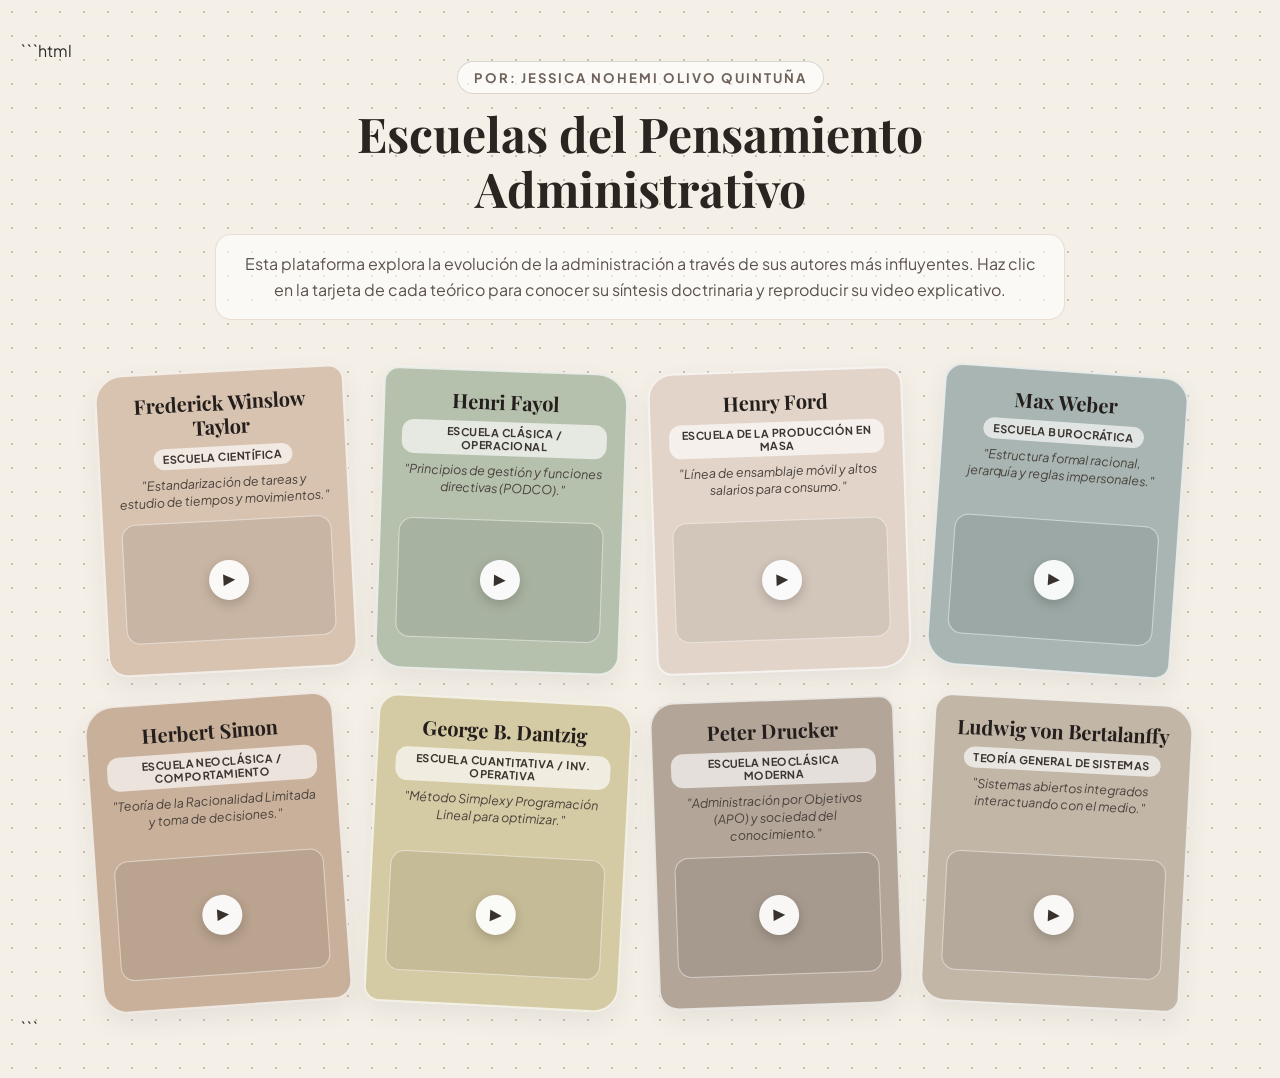
==== commit 4ac0364d: "Update index.html" ====
--- a/index.html
+++ b/index.html
@@ -1,7 +1,6 @@
 ```html
 <!DOCTYPE html>
 <html lang="es">
-
 <head>
 <meta charset="UTF-8">
 <meta name="viewport" content="width=device-width, initial-scale=1.0">
@@ -11,663 +10,365 @@
 <link href="https://fonts.googleapis.com/css2?family=Playfair+Display:ital,wght@0,600;0,700;1,400&family=Plus+Jakarta+Sans:wght@400;500;600;700&display=swap" rel="stylesheet">
 
 <style>
-
-/* =========================================================
-   CONFIGURACIÓN GENERAL
-========================================================= */
-
-:root {
-    --bg-color: #f4f0e8;
-    --card-text: #2c2927;
-
-    --c1: #d8c3b0;
-    --c2: #b5c0ad;
-    --c3: #e2d4c9;
-    --c4: #a8b5b2;
-    --c5: #c9b09a;
-    --c6: #d4caa3;
-    --c7: #b3a598;
-    --c8: #c2b6a6;
-}
-
-* {
-    box-sizing: border-box;
-    margin: 0;
-    padding: 0;
-}
-
-body {
-    font-family: 'Plus Jakarta Sans', sans-serif;
-
-    background-color: var(--bg-color);
-
-    background-image:
-        radial-gradient(#ccbfae 1.2px, transparent 1.2px);
-
-    background-size: 24px 24px;
-
-    color: var(--card-text);
-
-    min-height: 100vh;
-
-    padding: 40px 20px;
-}
-
-
-/* =========================================================
-   ENCABEZADO
-========================================================= */
-
-header {
-    text-align: center;
-    max-width: 800px;
-    margin: 0 auto 40px auto;
-}
-
-.author-credit {
-    font-size: 0.85rem;
-    text-transform: uppercase;
-    letter-spacing: 2.5px;
-    font-weight: 700;
-
-    color: #6e625a;
-
-    margin-bottom: 12px;
-
-    display: inline-block;
-
-    background: rgba(255,255,255,0.6);
-
-    padding: 6px 16px;
-
-    border-radius: 20px;
-
-    border: 1px solid rgba(140,127,118,0.3);
-}
-
-header h1 {
-    font-family: 'Playfair Display', serif;
-
-    font-size: 3rem;
-
-    font-weight: 700;
-
-    color: #2b2522;
-
-    line-height: 1.15;
-
-    animation: floatTitle 4s ease-in-out infinite;
-
-    display: inline-block;
-}
-
-@keyframes floatTitle {
-
-    0%, 100% {
-        transform: translateY(0);
+:root{
+    --bg:#f4f0e8;
+    --text:#2c2927;
+    --c1:#d8c3b0;
+    --c2:#b5c0ad;
+    --c3:#e2d4c9;
+    --c4:#a8b5b2;
+    --c5:#c9b09a;
+    --c6:#d4caa3;
+    --c7:#b3a598;
+    --c8:#c2b6a6;
+}
+
+*{
+    box-sizing:border-box;
+    margin:0;
+    padding:0;
+}
+
+body{
+    font-family:'Plus Jakarta Sans',sans-serif;
+    color:var(--text);
+    min-height:100vh;
+    padding:40px 20px;
+    background-color:var(--bg);
+    background-image:radial-gradient(#ccbfae 1.2px,transparent 1.2px);
+    background-size:24px 24px;
+}
+
+header{
+    max-width:850px;
+    margin:0 auto 40px;
+    text-align:center;
+}
+
+.author-credit{
+    display:inline-block;
+    padding:7px 16px;
+    margin-bottom:12px;
+    border-radius:20px;
+    background:rgba(255,255,255,.65);
+    border:1px solid rgba(140,127,118,.3);
+    color:#6e625a;
+    font-size:.82rem;
+    font-weight:700;
+    letter-spacing:2px;
+    text-transform:uppercase;
+}
+
+header h1{
+    font-family:'Playfair Display',serif;
+    color:#2b2522;
+    font-size:3rem;
+    line-height:1.15;
+    animation:flotar 4s ease-in-out infinite;
+}
+
+@keyframes flotar{
+    0%,100%{transform:translateY(0)}
+    50%{transform:translateY(-6px)}
+}
+
+.intro-box{
+    margin-top:18px;
+    padding:16px 24px;
+    border-radius:16px;
+    background:rgba(255,255,255,.58);
+    border:1px solid rgba(216,195,176,.5);
+    color:#5c524c;
+    line-height:1.6;
+}
+
+.collage-board{
+    max-width:1200px;
+    margin:auto;
+    display:flex;
+    flex-wrap:wrap;
+    justify-content:center;
+    align-items:stretch;
+    gap:28px;
+    padding:10px;
+}
+
+.author-card{
+    position:relative;
+    padding:18px;
+    cursor:pointer;
+    display:flex;
+    flex-direction:column;
+    justify-content:space-between;
+    color:#332d29;
+    border:2px solid rgba(255,255,255,.7);
+    box-shadow:0 10px 25px rgba(70,60,50,.08);
+    transition:.35s cubic-bezier(.25,1,.5,1);
+}
+
+.author-card:hover{
+    transform:translateY(-8px) scale(1.04) rotate(0deg)!important;
+    z-index:10;
+    box-shadow:0 20px 35px rgba(70,60,50,.16);
+}
+
+.card-header-info{
+    text-align:center;
+}
+
+.author-card h3{
+    font-family:'Playfair Display',serif;
+    font-size:1.25rem;
+    line-height:1.2;
+    margin-bottom:8px;
+    color:#241f1d;
+}
+
+.school-tag{
+    display:inline-block;
+    padding:4px 10px;
+    border-radius:12px;
+    background:rgba(255,255,255,.65);
+    color:#3d3530;
+    font-size:.68rem;
+    font-weight:700;
+    letter-spacing:.5px;
+    text-transform:uppercase;
+}
+
+.concept-summary{
+    margin-top:7px;
+    font-size:.78rem;
+    color:#4a423d;
+    line-height:1.35;
+    font-style:italic;
+}
+
+.video-thumbnail-box{
+    position:relative;
+    width:100%;
+    height:120px;
+    margin:12px 0;
+    overflow:hidden;
+    border-radius:14px;
+    background:rgba(0,0,0,.07);
+    border:1px solid rgba(255,255,255,.5);
+    display:flex;
+    justify-content:center;
+    align-items:center;
+}
+
+.video-thumbnail-box video{
+    width:100%;
+    height:100%;
+    object-fit:cover;
+    display:block;
+    background:#222;
+}
+
+.video-thumbnail-box video:not([data-ok="true"]){
+    visibility:hidden;
+}
+
+.play-icon-overlay{
+    position:absolute;
+    width:40px;
+    height:40px;
+    border-radius:50%;
+    background:rgba(255,255,255,.92);
+    display:flex;
+    justify-content:center;
+    align-items:center;
+    color:#38312d;
+    font-size:.95rem;
+    box-shadow:0 4px 12px rgba(0,0,0,.18);
+}
+
+.card-1{
+    background:var(--c1);
+    width:250px;
+    transform:rotate(-3deg);
+    border-radius:28px 15px 25px 20px;
+}
+.card-2{
+    background:var(--c2);
+    width:245px;
+    transform:rotate(2deg);
+    border-radius:15px 32px 20px 28px;
+}
+.card-3{
+    background:var(--c3);
+    width:255px;
+    transform:rotate(-2deg);
+    border-radius:25px 18px 30px 15px;
+}
+.card-4{
+    background:var(--c4);
+    width:245px;
+    transform:rotate(4deg);
+    border-radius:18px 25px 15px 30px;
+}
+.card-5{
+    background:var(--c5);
+    width:250px;
+    transform:rotate(-4deg);
+    border-radius:30px 20px 18px 25px;
+}
+.card-6{
+    background:var(--c6);
+    width:255px;
+    transform:rotate(3deg);
+    border-radius:20px 28px 25px 15px;
+}
+.card-7{
+    background:var(--c7);
+    width:245px;
+    transform:rotate(-2deg);
+    border-radius:25px 15px 28px 20px;
+}
+.card-8{
+    background:var(--c8);
+    width:260px;
+    transform:rotate(3deg);
+    border-radius:18px 30px 15px 25px;
+}
+
+.overlay{
+    position:fixed;
+    inset:0;
+    width:100vw;
+    height:100vh;
+    background:rgba(30,26,24,.65);
+    backdrop-filter:blur(8px);
+    display:none;
+    justify-content:center;
+    align-items:center;
+    z-index:1000;
+    opacity:0;
+    transition:.3s;
+}
+
+.overlay.active{
+    display:flex;
+    opacity:1;
+}
+
+.expanded-card{
+    position:relative;
+    width:92%;
+    max-width:720px;
+    max-height:90vh;
+    overflow-y:auto;
+    padding:30px;
+    background:#faf8f5;
+    border-radius:24px;
+    border:1px solid #e8e2d8;
+    box-shadow:0 25px 50px rgba(0,0,0,.25);
+    transform:scale(.85);
+    transition:.35s cubic-bezier(.175,.885,.32,1.275);
+}
+
+.overlay.active .expanded-card{
+    transform:scale(1);
+}
+
+.close-btn{
+    position:absolute;
+    top:15px;
+    right:20px;
+    border:0;
+    background:none;
+    color:#756a63;
+    font-size:1.6rem;
+    cursor:pointer;
+}
+
+.close-btn:hover{
+    color:#000;
+}
+
+.expanded-title{
+    font-family:'Playfair Display',serif;
+    font-size:2rem;
+    color:#38312d;
+    padding-right:40px;
+}
+
+.expanded-school{
+    margin-top:3px;
+    color:#756a63;
+    font-size:.85rem;
+    font-weight:700;
+    letter-spacing:1px;
+    text-transform:uppercase;
+}
+
+.expanded-desc{
+    margin:10px 0 18px;
+    color:#4a423d;
+    font-size:.9rem;
+    line-height:1.5;
+}
+
+.video-player-box{
+    width:100%;
+    min-height:180px;
+    overflow:hidden;
+    display:flex;
+    justify-content:center;
+    align-items:center;
+    background:#111;
+    border-radius:16px;
+}
+
+.video-player-box video{
+    width:100%;
+    max-height:500px;
+    display:block;
+    background:#000;
+}
+
+.video-error{
+    width:100%;
+    padding:35px 20px;
+    text-align:center;
+    color:#e8d5c8;
+    line-height:1.6;
+}
+
+.video-error strong{
+    display:block;
+    margin-bottom:10px;
+    color:white;
+}
+
+@media(max-width:600px){
+    body{
+        padding:25px 10px;
     }
 
-    50% {
-        transform: translateY(-7px);
+    header h1{
+        font-size:2.2rem;
     }
-}
-
-.intro-box {
-    margin-top: 18px;
-
-    font-size: 1rem;
-
-    color: #5c524c;
-
-    line-height: 1.6;
-
-    background: rgba(255,255,255,0.55);
-
-    padding: 16px 24px;
-
-    border-radius: 16px;
-
-    border: 1px solid rgba(216,195,176,0.5);
-
-    backdrop-filter: blur(4px);
-}
-
-
-/* =========================================================
-   TABLERO
-========================================================= */
-
-.collage-board {
-    max-width: 1200px;
-
-    margin: 0 auto;
-
-    display: flex;
-
-    flex-wrap: wrap;
-
-    justify-content: center;
-
-    align-items: stretch;
-
-    gap: 28px;
-
-    padding: 10px;
-}
-
-
-/* =========================================================
-   TARJETAS
-========================================================= */
-
-.author-card {
-    position: relative;
-
-    padding: 18px;
-
-    cursor: pointer;
-
-    box-shadow:
-        0 10px 25px rgba(70,60,50,0.08);
-
-    transition:
-        all 0.35s cubic-bezier(0.25,1,0.5,1);
-
-    display: flex;
-
-    flex-direction: column;
-
-    justify-content: space-between;
-
-    border: 2px solid rgba(255,255,255,0.7);
-
-    color: #332d29;
-}
-
-.author-card:hover {
-    transform:
-        translateY(-8px)
-        scale(1.04)
-        rotate(0deg) !important;
-
-    z-index: 10;
-
-    box-shadow:
-        0 20px 35px rgba(70,60,50,0.16);
-}
-
-
-/* =========================================================
-   INFORMACIÓN
-========================================================= */
-
-.card-header-info {
-    text-align: center;
-    width: 100%;
-}
-
-.author-card h3 {
-    font-family: 'Playfair Display', serif;
-
-    font-size: 1.25rem;
-
-    text-align: center;
-
-    line-height: 1.2;
-
-    margin-bottom: 8px;
-
-    color: #241f1d;
-
-    transition:
-        transform 0.3s,
-        color 0.3s;
-
-    display: inline-block;
-
-    width: 100%;
-}
-
-.author-card:hover h3 {
-    transform: scale(1.15);
-    color: #000;
-}
-
-.school-tag {
-    background:
-        rgba(255,255,255,0.65);
-
-    color: #3d3530;
-
-    font-size: 0.68rem;
-
-    padding: 4px 10px;
-
-    border-radius: 12px;
-
-    font-weight: 700;
-
-    text-transform: uppercase;
-
-    letter-spacing: 0.5px;
-
-    display: inline-block;
-
-    margin-bottom: 4px;
-}
-
-.concept-summary {
-    font-size: 0.78rem;
-
-    color: #4a423d;
-
-    line-height: 1.35;
-
-    margin-top: 6px;
-
-    font-style: italic;
-}
-
-
-/* =========================================================
-   MINIATURA
-========================================================= */
-
-.video-thumbnail-box {
-    width: 100%;
-
-    height: 120px;
-
-    border-radius: 14px;
-
-    background: rgba(0,0,0,0.07);
-
-    margin: 12px 0;
-
-    overflow: hidden;
-
-    display: flex;
-
-    justify-content: center;
-
-    align-items: center;
-
-    position: relative;
-
-    border:
-        1px solid rgba(255,255,255,0.5);
-}
-
-.video-thumbnail-box video {
-    width: 100%;
-    height: 100%;
-    object-fit: cover;
-    display: block;
-}
-
-
-/* =========================================================
-   PLAY
-========================================================= */
-
-.play-icon-overlay {
-    position: absolute;
-
-    width: 40px;
-    height: 40px;
-
-    background:
-        rgba(255,255,255,0.9);
-
-    border-radius: 50%;
-
-    display: flex;
-
-    align-items: center;
-
-    justify-content: center;
-
-    font-size: 0.95rem;
-
-    color: #38312d;
-
-    box-shadow:
-        0 4px 12px rgba(0,0,0,0.18);
-
-    transition: all 0.25s ease;
-}
-
-.author-card:hover .play-icon-overlay {
-    transform: scale(1.15);
-
-    background: white;
-
-    color: #000;
-}
-
-
-/* =========================================================
-   TARJETAS
-========================================================= */
-
-.card-1 {
-    background: var(--c1);
-    width: 250px;
-    transform: rotate(-3deg);
-    border-radius: 28px 15px 25px 20px;
-}
-
-.card-2 {
-    background: var(--c2);
-    width: 245px;
-    transform: rotate(2deg);
-    border-radius: 15px 32px 20px 28px;
-}
-
-.card-3 {
-    background: var(--c3);
-    width: 255px;
-    transform: rotate(-2deg);
-    border-radius: 25px 18px 30px 15px;
-}
-
-.card-4 {
-    background: var(--c4);
-    width: 245px;
-    transform: rotate(4deg);
-    border-radius: 18px 25px 15px 30px;
-}
-
-.card-5 {
-    background: var(--c5);
-    width: 250px;
-    transform: rotate(-4deg);
-    border-radius: 30px 20px 18px 25px;
-}
-
-.card-6 {
-    background: var(--c6);
-    width: 255px;
-    transform: rotate(3deg);
-    border-radius: 20px 28px 25px 15px;
-}
-
-.card-7 {
-    background: var(--c7);
-    width: 245px;
-    transform: rotate(-2deg);
-    border-radius: 25px 15px 28px 20px;
-}
-
-.card-8 {
-    background: var(--c8);
-    width: 260px;
-    transform: rotate(3deg);
-    border-radius: 18px 30px 15px 25px;
-}
-
-
-/* =========================================================
-   VENTANA
-========================================================= */
-
-.overlay {
-    position: fixed;
-
-    top: 0;
-    left: 0;
-
-    width: 100vw;
-    height: 100vh;
-
-    background:
-        rgba(30,26,24,0.65);
-
-    backdrop-filter: blur(8px);
-
-    display: none;
-
-    justify-content: center;
-
-    align-items: center;
-
-    z-index: 1000;
-
-    opacity: 0;
-
-    transition:
-        opacity 0.3s ease;
-}
-
-.overlay.active {
-    display: flex;
-    opacity: 1;
-}
-
-
-/* =========================================================
-   CAJA
-========================================================= */
-
-.expanded-card {
-    background: #faf8f5;
-
-    width: 92%;
-
-    max-width: 720px;
-
-    max-height: 90vh;
-
-    overflow-y: auto;
-
-    border-radius: 24px;
-
-    padding: 30px;
-
-    position: relative;
-
-    transform: scale(0.85);
-
-    transition:
-        transform 0.35s
-        cubic-bezier(0.175,0.885,0.32,1.275);
-
-    box-shadow:
-        0 25px 50px rgba(0,0,0,0.25);
-
-    border:
-        1px solid #e8e2d8;
-}
-
-.overlay.active .expanded-card {
-    transform: scale(1);
-}
-
-
-/* =========================================================
-   CERRAR
-========================================================= */
-
-.close-btn {
-    position: absolute;
-
-    top: 18px;
-    right: 22px;
-
-    font-size: 1.6rem;
-
-    background: none;
-
-    border: none;
-
-    cursor: pointer;
-
-    color: #756a63;
-
-    transition: color 0.2s;
-}
-
-.close-btn:hover {
-    color: #2b2522;
-}
-
-
-/* =========================================================
-   TEXTO
-========================================================= */
-
-.expanded-title {
-    font-family:
-        'Playfair Display',
-        serif;
-
-    font-size: 2rem;
-
-    color: #38312d;
-
-    padding-right: 40px;
-}
-
-.expanded-school {
-    font-size: 0.85rem;
-
-    font-weight: 700;
-
-    color: #756a63;
-
-    text-transform: uppercase;
-
-    letter-spacing: 1px;
-
-    margin-top: 2px;
-}
-
-.expanded-desc {
-    font-size: 0.9rem;
-
-    color: #4a423d;
-
-    margin: 10px 0 18px 0;
-
-    line-height: 1.5;
-}
-
-
-/* =========================================================
-   VIDEO
-========================================================= */
-
-.video-player-box {
-    width: 100%;
-
-    border-radius: 16px;
-
-    overflow: hidden;
-
-    background: #1f1c1a;
-
-    max-height: 500px;
-
-    min-height: 180px;
-
-    display: flex;
-
-    justify-content: center;
-
-    align-items: center;
-
-    box-shadow:
-        inset 0 0 10px rgba(0,0,0,0.5);
-}
-
-.video-player-box video {
-    display: block;
-
-    width: 100%;
-
-    max-height: 500px;
-
-    background: #000;
-}
-
-
-/* =========================================================
-   ERROR
-========================================================= */
-
-.video-error {
-    color: #e8d5c8;
-
-    text-align: center;
-
-    padding: 35px 20px;
-
-    line-height: 1.6;
-
-    font-size: 0.9rem;
-}
-
-.video-error strong {
-    display: block;
-
-    font-size: 1rem;
-
-    margin-bottom: 8px;
-}
-
-
-/* =========================================================
-   RESPONSIVE
-========================================================= */
-
-@media (max-width: 600px) {
-
-    body {
-        padding: 25px 10px;
+
+    .author-card{
+        width:90%!important;
+        max-width:320px;
     }
 
-    header h1 {
-        font-size: 2.2rem;
+    .expanded-card{
+        width:95%;
+        padding:22px;
     }
 
-    .intro-box {
-        font-size: 0.9rem;
+    .expanded-title{
+        font-size:1.6rem;
     }
-
-    .collage-board {
-        gap: 20px;
-    }
-
-    .author-card {
-        width: 90% !important;
-        max-width: 320px;
-    }
-
-    .expanded-card {
-        width: 95%;
-        padding: 22px;
-    }
-
-    .expanded-title {
-        font-size: 1.6rem;
-    }
-
-    .video-player-box {
-        max-height: 300px;
-    }
-
-    .video-player-box video {
-        max-height: 300px;
-    }
-}
-
+}
 </style>
-
 </head>
 
-
 <body>
-
 
 <header>
 
@@ -680,239 +381,160 @@
     </h1>
 
     <div class="intro-box">
-
         Esta plataforma explora la evolución de la administración
         a través de sus autores más influyentes. Haz clic en la tarjeta
         de cada teórico para conocer su síntesis doctrinaria y reproducir
-        su video explicativo en inteligencia artificial.
-
+        su video explicativo.
     </div>
 
 </header>
 
-
-
-<main
-    class="collage-board"
-    id="collageBoard">
-</main>
-
-
-
-<div
-    class="overlay"
-    id="videoOverlay">
+<main class="collage-board" id="collageBoard"></main>
+
+<div class="overlay" id="videoOverlay">
 
     <div class="expanded-card">
 
-        <button
-            class="close-btn"
-            onclick="closeVideo()">
+        <button class="close-btn" onclick="closeVideo()">
             ✕
         </button>
 
-        <h2
-            class="expanded-title"
-            id="expTitle">
+        <h2 class="expanded-title" id="expTitle">
             Autor
         </h2>
 
-        <p
-            class="expanded-school"
-            id="expSchool">
-            Escuela / Corriente
+        <p class="expanded-school" id="expSchool">
+            Escuela
         </p>
 
-        <p
-            class="expanded-desc"
-            id="expDesc">
-            Descripción.
+        <p class="expanded-desc" id="expDesc">
+            Descripción
         </p>
 
-        <div
-            class="video-player-box"
-            id="videoContainer">
-        </div>
+        <div class="video-player-box" id="videoContainer"></div>
 
     </div>
 
 </div>
 
-
-
 <script>
 
 /* =========================================================
-   VIDEOS
-=========================================================
-
-   IMPORTANTE:
-
-   "./" significa:
-   LA MISMA CARPETA DONDE ESTÁ ESTE index.html
-
-   Como tus MP4 están en la raíz del repositorio,
-   esta es la ruta correcta para GitHub Pages.
-
+   RUTA DE LOS VIDEOS
 ========================================================= */
 
 const VIDEO_BASE = "./";
 
 
 /* =========================================================
-   AUTORES Y NOMBRES EXACTOS
+   AUTORES
+   NOMBRES EXACTOS DE TU REPOSITORIO
 ========================================================= */
 
 const authors = [
 
     {
-        name: "Frederick Winslow Taylor",
-
-        school: "Escuela Científica",
-
-        concept:
-        "Estandarización de tareas y estudio de tiempos y movimientos.",
-
-        detail:
-        "Padre de la Administración Científica. Enfocado en incrementar la eficiencia de la producción mediante la racionalización del trabajo operario.",
-
-        video: "tylor.mp4"
+        name:"Frederick Winslow Taylor",
+        school:"Escuela Científica",
+        concept:"Estandarización de tareas y estudio de tiempos y movimientos.",
+        detail:"Padre de la Administración Científica. Enfocado en incrementar la eficiencia de la producción mediante la racionalización del trabajo operario.",
+        video:"tylor.mp4"
     },
 
-
     {
-        name: "Henri Fayol",
-
-        school: "Escuela Clásica / Operacional",
-
-        concept:
-        "Principios de gestión y funciones directivas (PODCO).",
-
-        detail:
-        "Fundador de la Teoría Clásica. Concibió la organización desde la alta dirección y sistematizó las 5 funciones administrativas esenciales.",
-
-        video: "henri.mp4"
+        name:"Henri Fayol",
+        school:"Escuela Clásica / Operacional",
+        concept:"Principios de gestión y funciones directivas (PODCO).",
+        detail:"Fundador de la Teoría Clásica. Concibió la organización desde la alta dirección y sistematizó las 5 funciones administrativas esenciales.",
+        video:"henri.mp4"
     },
 
-
     {
-        name: "Henry Ford",
-
-        school: "Escuela de la Producción en Masa",
-
-        concept:
-        "Línea de ensamblaje móvil y altos salarios para consumo.",
-
-        detail:
-        "Revolucionó el sector industrial al aplicar la cadena de montaje automatizada, reduciendo costos y masificando el acceso al automóvil.",
-
-        video: "henrry.mp4"
+        name:"Henry Ford",
+        school:"Escuela de la Producción en Masa",
+        concept:"Línea de ensamblaje móvil y altos salarios para consumo.",
+        detail:"Revolucionó el sector industrial al aplicar la cadena de montaje automatizada, reduciendo costos y masificando el acceso al automóvil.",
+        video:"henrry.mp4"
     },
 
-
     {
-        name: "Max Weber",
-
-        school: "Escuela Burocrática",
-
-        concept:
-        "Estructura formal racional, jerarquía y reglas impersonales.",
-
-        detail:
-        "Sociólogo que definió el modelo de burocracia ideal como la forma más racional y objetiva de organizar la gestión organizativa.",
-
-        video: "max.mp4"
+        name:"Max Weber",
+        school:"Escuela Burocrática",
+        concept:"Estructura formal racional, jerarquía y reglas impersonales.",
+        detail:"Sociólogo que definió el modelo de burocracia ideal como una forma racional y objetiva de organizar la gestión.",
+        video:"max.mp4"
     },
 
-
     {
-        name: "Herbert Simon",
-
-        school: "Escuela Neoclásica / Comportamiento",
-
-        concept:
-        "Teoría de la Racionalidad Limitada y toma de decisiones.",
-
-        detail:
-        "Premio Nobel de Economía. Demostró que el ser humano toma decisiones satisfactorias y no perfectamente óptimas debido a sus límites cognitivos.",
-
-        video: "herbete.mp4"
+        name:"Herbert Simon",
+        school:"Escuela Neoclásica / Comportamiento",
+        concept:"Teoría de la Racionalidad Limitada y toma de decisiones.",
+        detail:"Premio Nobel de Economía. Demostró que las personas toman decisiones con información y capacidad cognitiva limitadas.",
+        video:"herbete.mp4"
     },
 
-
     {
-        name: "George B. Dantzig",
-
-        school: "Escuela Cuantitativa / Inv. Operativa",
-
-        concept:
-        "Método Simplex y Programación Lineal para optimizar.",
-
-        detail:
-        "Matemático clave de la investigación operativa. Formuló el método Simplex para resolver modelos complejos de optimización de recursos.",
-
-        video: "George Dantzig Retrato Educativo.mp4"
+        name:"George B. Dantzig",
+        school:"Escuela Cuantitativa / Inv. Operativa",
+        concept:"Método Simplex y Programación Lineal para optimizar.",
+        detail:"Matemático clave de la investigación operativa. Formuló el método Simplex para resolver problemas de optimización.",
+        video:"George Dantzig Retrato Educativo.mp4"
     },
 
-
     {
-        name: "Peter Drucker",
-
-        school: "Escuela Neoclásica Moderna",
-
-        concept:
-        "Administración por Objetivos (APO) y sociedad del conocimiento.",
-
-        detail:
-        "Considerado el padre de la administración moderna. Puso el foco estratégico en los objetivos, los colaboradores y la innovación orientada al cliente.",
-
-        video: "Peter.mp4"
+        name:"Peter Drucker",
+        school:"Escuela Neoclásica Moderna",
+        concept:"Administración por Objetivos (APO) y sociedad del conocimiento.",
+        detail:"Considerado el padre de la administración moderna. Puso el foco estratégico en los objetivos, los colaboradores y la innovación.",
+        video:"Peter.mp4"
     },
 
-
     {
-        name: "Ludwig von Bertalanffy",
-
-        school: "Teoría General de Sistemas",
-
-        concept:
-        "Sistemas abiertos integrados interactuando con el medio.",
-
-        detail:
-        "Biólogo que aportó el enfoque sistémico a las organizaciones, concibiéndolas como un todo interconectado que intercambia materia e información con su entorno.",
-
-        video: "bert.mp4"
+        name:"Ludwig von Bertalanffy",
+        school:"Teoría General de Sistemas",
+        concept:"Sistemas abiertos integrados interactuando con el medio.",
+        detail:"Biólogo que aportó el enfoque sistémico a las organizaciones, concibiéndolas como un todo interconectado.",
+        video:"bert.mp4"
     }
 
 ];
 
 
+/* =========================================================
+   CONVERTIR NOMBRE A RUTA URL
+========================================================= */
+
+function videoURL(nombre){
+
+    return VIDEO_BASE +
+           encodeURIComponent(nombre);
+
+}
+
 
 /* =========================================================
    CREAR TARJETAS
 ========================================================= */
 
-const board =
-document.getElementById("collageBoard");
-
-
-function renderBoard() {
+function renderBoard(){
+
+    const board =
+        document.getElementById("collageBoard");
 
     board.innerHTML = "";
 
-    authors.forEach(function(author, index) {
+    authors.forEach(function(author,index){
 
         const card =
-        document.createElement("div");
+            document.createElement("div");
 
         card.className =
-        "author-card card-" + (index + 1);
+            "author-card card-" + (index + 1);
 
         card.onclick =
-        function() {
-            playAuthorVideo(index);
-        };
-
+            function(){
+                playAuthorVideo(index);
+            };
 
         card.innerHTML = `
 
@@ -932,11 +554,10 @@
 
             </div>
 
-
             <div class="video-thumbnail-box">
 
                 <video
-                    src="${VIDEO_BASE + encodeURIComponent(author.video)}"
+                    src="${videoURL(author.video)}"
                     preload="metadata"
                     muted
                     playsinline>
@@ -950,7 +571,6 @@
 
         `;
 
-
         board.appendChild(card);
 
     });
@@ -958,36 +578,41 @@
 }
 
 
-
 /* =========================================================
    ABRIR VIDEO
 ========================================================= */
 
-function playAuthorVideo(index) {
+function playAuthorVideo(index){
 
     const author =
-    authors[index];
-
-
-    const videoURL =
-    VIDEO_BASE + encodeURIComponent(author.video);
-
-
-    document.getElementById("expTitle").textContent =
-    author.name;
-
-
-    document.getElementById("expSchool").textContent =
-    author.school;
-
-
-    document.getElementById("expDesc").textContent =
-    author.detail;
-
+        authors[index];
+
+    const overlay =
+        document.getElementById("videoOverlay");
+
+    const title =
+        document.getElementById("expTitle");
+
+    const school =
+        document.getElementById("expSchool");
+
+    const desc =
+        document.getElementById("expDesc");
 
     const container =
-    document.getElementById("videoContainer");
-
+        document.getElementById("videoContainer");
+
+    title.textContent =
+        author.name;
+
+    school.textContent =
+        author.school;
+
+    desc.textContent =
+        author.detail;
+
+    const ruta =
+        videoURL(author.video);
 
     container.innerHTML = `
 
@@ -996,70 +621,68 @@
             controls
             autoplay
             playsinline
-            preload="auto">
+            preload="metadata">
 
             <source
-                src="${videoURL}"
+                src="${ruta}"
                 type="video/mp4">
 
-            Tu navegador no puede reproducir este video.
-
         </video>
 
     `;
 
-
     const video =
-    document.getElementById("mainVideo");
-
-
-    /* =====================================================
-       SI EL VIDEO NO CARGA
-    ===================================================== */
-
-    video.addEventListener(
-        "error",
-        function() {
-
-            container.innerHTML = `
-
-                <div class="video-error">
-
-                    <strong>
-                        ⚠️ No se pudo cargar este video
-                    </strong>
-
-                    Archivo:
-                    <b>${author.video}</b>
-
-                    <br><br>
-
-                    Comprueba que ese nombre sea exactamente
-                    igual al que aparece en GitHub.
-
-                </div>
-
-            `;
-
-        }
-    );
-
-
-    document
-        .getElementById("videoOverlay")
-        .classList.add("active");
-
-}
-
-
-
-/* =========================================================
-   CERRAR
-========================================================= */
-
-function closeVideo() {
-
-    document.getElementById("videoContainer").innerHTML = "";
+        document.getElementById("mainVideo");
+
+
+    /* Si el navegador no puede reproducirlo */
+    video.addEventListener("error",function(){
+
+        container.innerHTML = `
+
+            <div class="video-error">
+
+                <strong>
+                    ⚠️ No se pudo reproducir este video
+                </strong>
+
+                Archivo:
+
+                <br>
+
+                <b>${author.video}</b>
+
+                <br><br>
+
+                El archivo sí está configurado en el código,
+                pero el navegador no puede reproducirlo.
+                
+                Si los demás videos funcionan, este MP4
+                probablemente necesita convertirse a
+                MP4 H.264 para navegador.
+
+            </div>
+
+        `;
+
+    });
+
+
+    overlay.classList.add("active");
+
+}
+
+
+/* =========================================================
+   CERRAR VIDEO
+========================================================= */
+
+function closeVideo(){
+
+    const container =
+        document.getElementById("videoContainer");
+
+    container.innerHTML = "";
 
     document
         .getElementById("videoOverlay")
@@ -1068,41 +691,32 @@
 }
 
 
-
 /* =========================================================
    CERRAR AL HACER CLIC FUERA
 ========================================================= */
 
 document
 .getElementById("videoOverlay")
-.addEventListener(
-    "click",
-    function(event) {
-
-        if (event.target === this) {
-            closeVideo();
-        }
-
+.addEventListener("click",function(event){
+
+    if(event.target === this){
+        closeVideo();
     }
-);
-
-
-
-/* =========================================================
-   ESC
-========================================================= */
-
-document.addEventListener(
-    "keydown",
-    function(event) {
-
-        if (event.key === "Escape") {
-            closeVideo();
-        }
-
+
+});
+
+
+/* =========================================================
+   ESC PARA CERRAR
+========================================================= */
+
+document.addEventListener("keydown",function(event){
+
+    if(event.key === "Escape"){
+        closeVideo();
     }
-);
-
+
+});
 
 
 /* =========================================================
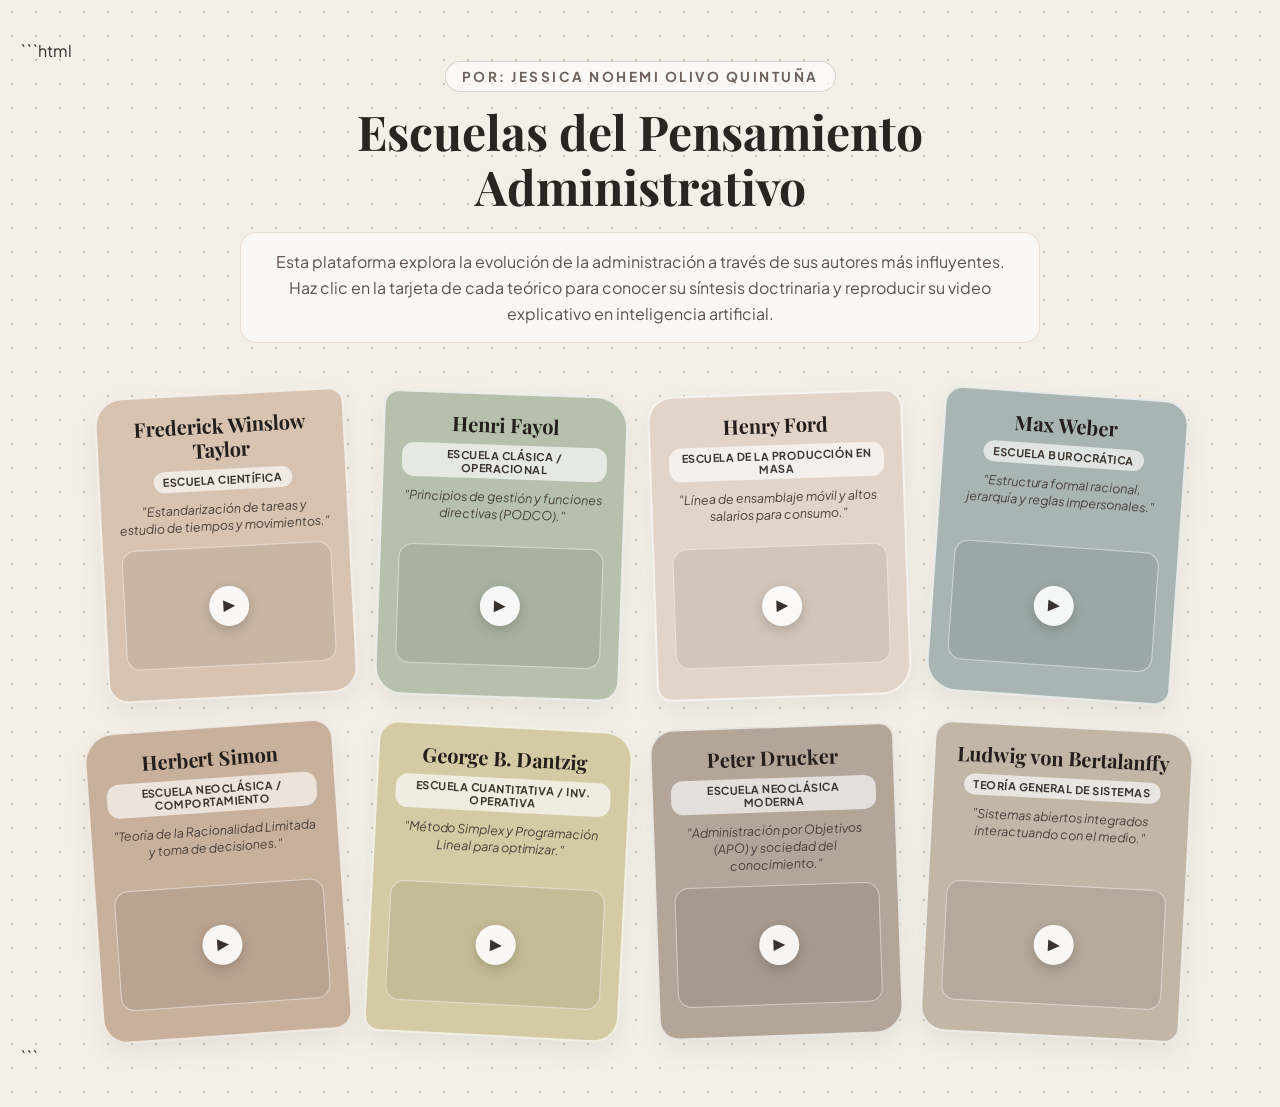
==== commit 0f43a3bf: "Refactor index.html for better structure and styles Refactor HTML structure and CSS styles for impro" ====
--- a/index.html
+++ b/index.html
@@ -1,6 +1,7 @@
 ```html
 <!DOCTYPE html>
 <html lang="es">
+
 <head>
 <meta charset="UTF-8">
 <meta name="viewport" content="width=device-width, initial-scale=1.0">
@@ -10,365 +11,663 @@
 <link href="https://fonts.googleapis.com/css2?family=Playfair+Display:ital,wght@0,600;0,700;1,400&family=Plus+Jakarta+Sans:wght@400;500;600;700&display=swap" rel="stylesheet">
 
 <style>
-:root{
-    --bg:#f4f0e8;
-    --text:#2c2927;
-    --c1:#d8c3b0;
-    --c2:#b5c0ad;
-    --c3:#e2d4c9;
-    --c4:#a8b5b2;
-    --c5:#c9b09a;
-    --c6:#d4caa3;
-    --c7:#b3a598;
-    --c8:#c2b6a6;
-}
-
-*{
-    box-sizing:border-box;
-    margin:0;
-    padding:0;
-}
-
-body{
-    font-family:'Plus Jakarta Sans',sans-serif;
-    color:var(--text);
-    min-height:100vh;
-    padding:40px 20px;
-    background-color:var(--bg);
-    background-image:radial-gradient(#ccbfae 1.2px,transparent 1.2px);
-    background-size:24px 24px;
-}
-
-header{
-    max-width:850px;
-    margin:0 auto 40px;
-    text-align:center;
-}
-
-.author-credit{
-    display:inline-block;
-    padding:7px 16px;
-    margin-bottom:12px;
-    border-radius:20px;
-    background:rgba(255,255,255,.65);
-    border:1px solid rgba(140,127,118,.3);
-    color:#6e625a;
-    font-size:.82rem;
-    font-weight:700;
-    letter-spacing:2px;
-    text-transform:uppercase;
-}
-
-header h1{
-    font-family:'Playfair Display',serif;
-    color:#2b2522;
-    font-size:3rem;
-    line-height:1.15;
-    animation:flotar 4s ease-in-out infinite;
-}
-
-@keyframes flotar{
-    0%,100%{transform:translateY(0)}
-    50%{transform:translateY(-6px)}
-}
-
-.intro-box{
-    margin-top:18px;
-    padding:16px 24px;
-    border-radius:16px;
-    background:rgba(255,255,255,.58);
-    border:1px solid rgba(216,195,176,.5);
-    color:#5c524c;
-    line-height:1.6;
-}
-
-.collage-board{
-    max-width:1200px;
-    margin:auto;
-    display:flex;
-    flex-wrap:wrap;
-    justify-content:center;
-    align-items:stretch;
-    gap:28px;
-    padding:10px;
-}
-
-.author-card{
-    position:relative;
-    padding:18px;
-    cursor:pointer;
-    display:flex;
-    flex-direction:column;
-    justify-content:space-between;
-    color:#332d29;
-    border:2px solid rgba(255,255,255,.7);
-    box-shadow:0 10px 25px rgba(70,60,50,.08);
-    transition:.35s cubic-bezier(.25,1,.5,1);
-}
-
-.author-card:hover{
-    transform:translateY(-8px) scale(1.04) rotate(0deg)!important;
-    z-index:10;
-    box-shadow:0 20px 35px rgba(70,60,50,.16);
-}
-
-.card-header-info{
-    text-align:center;
-}
-
-.author-card h3{
-    font-family:'Playfair Display',serif;
-    font-size:1.25rem;
-    line-height:1.2;
-    margin-bottom:8px;
-    color:#241f1d;
-}
-
-.school-tag{
-    display:inline-block;
-    padding:4px 10px;
-    border-radius:12px;
-    background:rgba(255,255,255,.65);
-    color:#3d3530;
-    font-size:.68rem;
-    font-weight:700;
-    letter-spacing:.5px;
-    text-transform:uppercase;
-}
-
-.concept-summary{
-    margin-top:7px;
-    font-size:.78rem;
-    color:#4a423d;
-    line-height:1.35;
-    font-style:italic;
-}
-
-.video-thumbnail-box{
-    position:relative;
-    width:100%;
-    height:120px;
-    margin:12px 0;
-    overflow:hidden;
-    border-radius:14px;
-    background:rgba(0,0,0,.07);
-    border:1px solid rgba(255,255,255,.5);
-    display:flex;
-    justify-content:center;
-    align-items:center;
-}
-
-.video-thumbnail-box video{
-    width:100%;
-    height:100%;
-    object-fit:cover;
-    display:block;
-    background:#222;
-}
-
-.video-thumbnail-box video:not([data-ok="true"]){
-    visibility:hidden;
-}
-
-.play-icon-overlay{
-    position:absolute;
-    width:40px;
-    height:40px;
-    border-radius:50%;
-    background:rgba(255,255,255,.92);
-    display:flex;
-    justify-content:center;
-    align-items:center;
-    color:#38312d;
-    font-size:.95rem;
-    box-shadow:0 4px 12px rgba(0,0,0,.18);
-}
-
-.card-1{
-    background:var(--c1);
-    width:250px;
-    transform:rotate(-3deg);
-    border-radius:28px 15px 25px 20px;
-}
-.card-2{
-    background:var(--c2);
-    width:245px;
-    transform:rotate(2deg);
-    border-radius:15px 32px 20px 28px;
-}
-.card-3{
-    background:var(--c3);
-    width:255px;
-    transform:rotate(-2deg);
-    border-radius:25px 18px 30px 15px;
-}
-.card-4{
-    background:var(--c4);
-    width:245px;
-    transform:rotate(4deg);
-    border-radius:18px 25px 15px 30px;
-}
-.card-5{
-    background:var(--c5);
-    width:250px;
-    transform:rotate(-4deg);
-    border-radius:30px 20px 18px 25px;
-}
-.card-6{
-    background:var(--c6);
-    width:255px;
-    transform:rotate(3deg);
-    border-radius:20px 28px 25px 15px;
-}
-.card-7{
-    background:var(--c7);
-    width:245px;
-    transform:rotate(-2deg);
-    border-radius:25px 15px 28px 20px;
-}
-.card-8{
-    background:var(--c8);
-    width:260px;
-    transform:rotate(3deg);
-    border-radius:18px 30px 15px 25px;
-}
-
-.overlay{
-    position:fixed;
-    inset:0;
-    width:100vw;
-    height:100vh;
-    background:rgba(30,26,24,.65);
-    backdrop-filter:blur(8px);
-    display:none;
-    justify-content:center;
-    align-items:center;
-    z-index:1000;
-    opacity:0;
-    transition:.3s;
-}
-
-.overlay.active{
-    display:flex;
-    opacity:1;
-}
-
-.expanded-card{
-    position:relative;
-    width:92%;
-    max-width:720px;
-    max-height:90vh;
-    overflow-y:auto;
-    padding:30px;
-    background:#faf8f5;
-    border-radius:24px;
-    border:1px solid #e8e2d8;
-    box-shadow:0 25px 50px rgba(0,0,0,.25);
-    transform:scale(.85);
-    transition:.35s cubic-bezier(.175,.885,.32,1.275);
-}
-
-.overlay.active .expanded-card{
-    transform:scale(1);
-}
-
-.close-btn{
-    position:absolute;
-    top:15px;
-    right:20px;
-    border:0;
-    background:none;
-    color:#756a63;
-    font-size:1.6rem;
-    cursor:pointer;
-}
-
-.close-btn:hover{
-    color:#000;
-}
-
-.expanded-title{
-    font-family:'Playfair Display',serif;
-    font-size:2rem;
-    color:#38312d;
-    padding-right:40px;
-}
-
-.expanded-school{
-    margin-top:3px;
-    color:#756a63;
-    font-size:.85rem;
-    font-weight:700;
-    letter-spacing:1px;
-    text-transform:uppercase;
-}
-
-.expanded-desc{
-    margin:10px 0 18px;
-    color:#4a423d;
-    font-size:.9rem;
-    line-height:1.5;
-}
-
-.video-player-box{
-    width:100%;
-    min-height:180px;
-    overflow:hidden;
-    display:flex;
-    justify-content:center;
-    align-items:center;
-    background:#111;
-    border-radius:16px;
-}
-
-.video-player-box video{
-    width:100%;
-    max-height:500px;
-    display:block;
-    background:#000;
-}
-
-.video-error{
-    width:100%;
-    padding:35px 20px;
-    text-align:center;
-    color:#e8d5c8;
-    line-height:1.6;
-}
-
-.video-error strong{
-    display:block;
-    margin-bottom:10px;
-    color:white;
-}
-
-@media(max-width:600px){
-    body{
-        padding:25px 10px;
-    }
-
-    header h1{
-        font-size:2.2rem;
-    }
-
-    .author-card{
-        width:90%!important;
-        max-width:320px;
-    }
-
-    .expanded-card{
-        width:95%;
-        padding:22px;
-    }
-
-    .expanded-title{
-        font-size:1.6rem;
-    }
-}
+
+/* =========================================================
+   CONFIGURACIÓN GENERAL
+========================================================= */
+
+:root {
+    --bg-color: #f4f0e8;
+    --card-text: #2c2927;
+
+    --c1: #d8c3b0;
+    --c2: #b5c0ad;
+    --c3: #e2d4c9;
+    --c4: #a8b5b2;
+    --c5: #c9b09a;
+    --c6: #d4caa3;
+    --c7: #b3a598;
+    --c8: #c2b6a6;
+}
+
+* {
+    box-sizing: border-box;
+    margin: 0;
+    padding: 0;
+}
+
+body {
+    font-family: 'Plus Jakarta Sans', sans-serif;
+
+    background-color: var(--bg-color);
+
+    background-image:
+        radial-gradient(#ccbfae 1.2px, transparent 1.2px);
+
+    background-size: 24px 24px;
+
+    color: var(--card-text);
+
+    min-height: 100vh;
+
+    padding: 40px 20px;
+}
+
+
+/* =========================================================
+   ENCABEZADO
+========================================================= */
+
+header {
+    text-align: center;
+    max-width: 800px;
+    margin: 0 auto 40px auto;
+}
+
+.author-credit {
+    font-size: 0.85rem;
+    text-transform: uppercase;
+    letter-spacing: 2.5px;
+    font-weight: 700;
+
+    color: #6e625a;
+
+    margin-bottom: 12px;
+
+    display: inline-block;
+
+    background: rgba(255,255,255,0.6);
+
+    padding: 6px 16px;
+
+    border-radius: 20px;
+
+    border: 1px solid rgba(140,127,118,0.3);
+}
+
+header h1 {
+    font-family: 'Playfair Display', serif;
+
+    font-size: 3rem;
+
+    font-weight: 700;
+
+    color: #2b2522;
+
+    line-height: 1.15;
+
+    animation: floatTitle 4s ease-in-out infinite;
+
+    display: inline-block;
+}
+
+@keyframes floatTitle {
+
+    0%, 100% {
+        transform: translateY(0);
+    }
+
+    50% {
+        transform: translateY(-7px);
+    }
+}
+
+.intro-box {
+    margin-top: 18px;
+
+    font-size: 1rem;
+
+    color: #5c524c;
+
+    line-height: 1.6;
+
+    background: rgba(255,255,255,0.55);
+
+    padding: 16px 24px;
+
+    border-radius: 16px;
+
+    border: 1px solid rgba(216,195,176,0.5);
+
+    backdrop-filter: blur(4px);
+}
+
+
+/* =========================================================
+   TABLERO
+========================================================= */
+
+.collage-board {
+    max-width: 1200px;
+
+    margin: 0 auto;
+
+    display: flex;
+
+    flex-wrap: wrap;
+
+    justify-content: center;
+
+    align-items: stretch;
+
+    gap: 28px;
+
+    padding: 10px;
+}
+
+
+/* =========================================================
+   TARJETAS
+========================================================= */
+
+.author-card {
+    position: relative;
+
+    padding: 18px;
+
+    cursor: pointer;
+
+    box-shadow:
+        0 10px 25px rgba(70,60,50,0.08);
+
+    transition:
+        all 0.35s cubic-bezier(0.25,1,0.5,1);
+
+    display: flex;
+
+    flex-direction: column;
+
+    justify-content: space-between;
+
+    border: 2px solid rgba(255,255,255,0.7);
+
+    color: #332d29;
+}
+
+.author-card:hover {
+    transform:
+        translateY(-8px)
+        scale(1.04)
+        rotate(0deg) !important;
+
+    z-index: 10;
+
+    box-shadow:
+        0 20px 35px rgba(70,60,50,0.16);
+}
+
+
+/* =========================================================
+   INFORMACIÓN
+========================================================= */
+
+.card-header-info {
+    text-align: center;
+    width: 100%;
+}
+
+.author-card h3 {
+    font-family: 'Playfair Display', serif;
+
+    font-size: 1.25rem;
+
+    text-align: center;
+
+    line-height: 1.2;
+
+    margin-bottom: 8px;
+
+    color: #241f1d;
+
+    transition:
+        transform 0.3s,
+        color 0.3s;
+
+    display: inline-block;
+
+    width: 100%;
+}
+
+.author-card:hover h3 {
+    transform: scale(1.15);
+    color: #000;
+}
+
+.school-tag {
+    background:
+        rgba(255,255,255,0.65);
+
+    color: #3d3530;
+
+    font-size: 0.68rem;
+
+    padding: 4px 10px;
+
+    border-radius: 12px;
+
+    font-weight: 700;
+
+    text-transform: uppercase;
+
+    letter-spacing: 0.5px;
+
+    display: inline-block;
+
+    margin-bottom: 4px;
+}
+
+.concept-summary {
+    font-size: 0.78rem;
+
+    color: #4a423d;
+
+    line-height: 1.35;
+
+    margin-top: 6px;
+
+    font-style: italic;
+}
+
+
+/* =========================================================
+   MINIATURA
+========================================================= */
+
+.video-thumbnail-box {
+    width: 100%;
+
+    height: 120px;
+
+    border-radius: 14px;
+
+    background: rgba(0,0,0,0.07);
+
+    margin: 12px 0;
+
+    overflow: hidden;
+
+    display: flex;
+
+    justify-content: center;
+
+    align-items: center;
+
+    position: relative;
+
+    border:
+        1px solid rgba(255,255,255,0.5);
+}
+
+.video-thumbnail-box video {
+    width: 100%;
+    height: 100%;
+    object-fit: cover;
+    display: block;
+}
+
+
+/* =========================================================
+   PLAY
+========================================================= */
+
+.play-icon-overlay {
+    position: absolute;
+
+    width: 40px;
+    height: 40px;
+
+    background:
+        rgba(255,255,255,0.9);
+
+    border-radius: 50%;
+
+    display: flex;
+
+    align-items: center;
+
+    justify-content: center;
+
+    font-size: 0.95rem;
+
+    color: #38312d;
+
+    box-shadow:
+        0 4px 12px rgba(0,0,0,0.18);
+
+    transition: all 0.25s ease;
+}
+
+.author-card:hover .play-icon-overlay {
+    transform: scale(1.15);
+
+    background: white;
+
+    color: #000;
+}
+
+
+/* =========================================================
+   TARJETAS
+========================================================= */
+
+.card-1 {
+    background: var(--c1);
+    width: 250px;
+    transform: rotate(-3deg);
+    border-radius: 28px 15px 25px 20px;
+}
+
+.card-2 {
+    background: var(--c2);
+    width: 245px;
+    transform: rotate(2deg);
+    border-radius: 15px 32px 20px 28px;
+}
+
+.card-3 {
+    background: var(--c3);
+    width: 255px;
+    transform: rotate(-2deg);
+    border-radius: 25px 18px 30px 15px;
+}
+
+.card-4 {
+    background: var(--c4);
+    width: 245px;
+    transform: rotate(4deg);
+    border-radius: 18px 25px 15px 30px;
+}
+
+.card-5 {
+    background: var(--c5);
+    width: 250px;
+    transform: rotate(-4deg);
+    border-radius: 30px 20px 18px 25px;
+}
+
+.card-6 {
+    background: var(--c6);
+    width: 255px;
+    transform: rotate(3deg);
+    border-radius: 20px 28px 25px 15px;
+}
+
+.card-7 {
+    background: var(--c7);
+    width: 245px;
+    transform: rotate(-2deg);
+    border-radius: 25px 15px 28px 20px;
+}
+
+.card-8 {
+    background: var(--c8);
+    width: 260px;
+    transform: rotate(3deg);
+    border-radius: 18px 30px 15px 25px;
+}
+
+
+/* =========================================================
+   VENTANA
+========================================================= */
+
+.overlay {
+    position: fixed;
+
+    top: 0;
+    left: 0;
+
+    width: 100vw;
+    height: 100vh;
+
+    background:
+        rgba(30,26,24,0.65);
+
+    backdrop-filter: blur(8px);
+
+    display: none;
+
+    justify-content: center;
+
+    align-items: center;
+
+    z-index: 1000;
+
+    opacity: 0;
+
+    transition:
+        opacity 0.3s ease;
+}
+
+.overlay.active {
+    display: flex;
+    opacity: 1;
+}
+
+
+/* =========================================================
+   CAJA
+========================================================= */
+
+.expanded-card {
+    background: #faf8f5;
+
+    width: 92%;
+
+    max-width: 720px;
+
+    max-height: 90vh;
+
+    overflow-y: auto;
+
+    border-radius: 24px;
+
+    padding: 30px;
+
+    position: relative;
+
+    transform: scale(0.85);
+
+    transition:
+        transform 0.35s
+        cubic-bezier(0.175,0.885,0.32,1.275);
+
+    box-shadow:
+        0 25px 50px rgba(0,0,0,0.25);
+
+    border:
+        1px solid #e8e2d8;
+}
+
+.overlay.active .expanded-card {
+    transform: scale(1);
+}
+
+
+/* =========================================================
+   CERRAR
+========================================================= */
+
+.close-btn {
+    position: absolute;
+
+    top: 18px;
+    right: 22px;
+
+    font-size: 1.6rem;
+
+    background: none;
+
+    border: none;
+
+    cursor: pointer;
+
+    color: #756a63;
+
+    transition: color 0.2s;
+}
+
+.close-btn:hover {
+    color: #2b2522;
+}
+
+
+/* =========================================================
+   TEXTO
+========================================================= */
+
+.expanded-title {
+    font-family:
+        'Playfair Display',
+        serif;
+
+    font-size: 2rem;
+
+    color: #38312d;
+
+    padding-right: 40px;
+}
+
+.expanded-school {
+    font-size: 0.85rem;
+
+    font-weight: 700;
+
+    color: #756a63;
+
+    text-transform: uppercase;
+
+    letter-spacing: 1px;
+
+    margin-top: 2px;
+}
+
+.expanded-desc {
+    font-size: 0.9rem;
+
+    color: #4a423d;
+
+    margin: 10px 0 18px 0;
+
+    line-height: 1.5;
+}
+
+
+/* =========================================================
+   VIDEO
+========================================================= */
+
+.video-player-box {
+    width: 100%;
+
+    border-radius: 16px;
+
+    overflow: hidden;
+
+    background: #1f1c1a;
+
+    max-height: 500px;
+
+    min-height: 180px;
+
+    display: flex;
+
+    justify-content: center;
+
+    align-items: center;
+
+    box-shadow:
+        inset 0 0 10px rgba(0,0,0,0.5);
+}
+
+.video-player-box video {
+    display: block;
+
+    width: 100%;
+
+    max-height: 500px;
+
+    background: #000;
+}
+
+
+/* =========================================================
+   ERROR
+========================================================= */
+
+.video-error {
+    color: #e8d5c8;
+
+    text-align: center;
+
+    padding: 35px 20px;
+
+    line-height: 1.6;
+
+    font-size: 0.9rem;
+}
+
+.video-error strong {
+    display: block;
+
+    font-size: 1rem;
+
+    margin-bottom: 8px;
+}
+
+
+/* =========================================================
+   RESPONSIVE
+========================================================= */
+
+@media (max-width: 600px) {
+
+    body {
+        padding: 25px 10px;
+    }
+
+    header h1 {
+        font-size: 2.2rem;
+    }
+
+    .intro-box {
+        font-size: 0.9rem;
+    }
+
+    .collage-board {
+        gap: 20px;
+    }
+
+    .author-card {
+        width: 90% !important;
+        max-width: 320px;
+    }
+
+    .expanded-card {
+        width: 95%;
+        padding: 22px;
+    }
+
+    .expanded-title {
+        font-size: 1.6rem;
+    }
+
+    .video-player-box {
+        max-height: 300px;
+    }
+
+    .video-player-box video {
+        max-height: 300px;
+    }
+}
+
 </style>
+
 </head>
 
+
 <body>
+
 
 <header>
 
@@ -381,160 +680,239 @@
     </h1>
 
     <div class="intro-box">
+
         Esta plataforma explora la evolución de la administración
         a través de sus autores más influyentes. Haz clic en la tarjeta
         de cada teórico para conocer su síntesis doctrinaria y reproducir
-        su video explicativo.
+        su video explicativo en inteligencia artificial.
+
     </div>
 
 </header>
 
-<main class="collage-board" id="collageBoard"></main>
-
-<div class="overlay" id="videoOverlay">
+
+
+<main
+    class="collage-board"
+    id="collageBoard">
+</main>
+
+
+
+<div
+    class="overlay"
+    id="videoOverlay">
 
     <div class="expanded-card">
 
-        <button class="close-btn" onclick="closeVideo()">
+        <button
+            class="close-btn"
+            onclick="closeVideo()">
             ✕
         </button>
 
-        <h2 class="expanded-title" id="expTitle">
+        <h2
+            class="expanded-title"
+            id="expTitle">
             Autor
         </h2>
 
-        <p class="expanded-school" id="expSchool">
-            Escuela
+        <p
+            class="expanded-school"
+            id="expSchool">
+            Escuela / Corriente
         </p>
 
-        <p class="expanded-desc" id="expDesc">
-            Descripción
+        <p
+            class="expanded-desc"
+            id="expDesc">
+            Descripción.
         </p>
 
-        <div class="video-player-box" id="videoContainer"></div>
+        <div
+            class="video-player-box"
+            id="videoContainer">
+        </div>
 
     </div>
 
 </div>
 
+
+
 <script>
 
 /* =========================================================
-   RUTA DE LOS VIDEOS
+   VIDEOS
+=========================================================
+
+   IMPORTANTE:
+
+   "./" significa:
+   LA MISMA CARPETA DONDE ESTÁ ESTE index.html
+
+   Como tus MP4 están en la raíz del repositorio,
+   esta es la ruta correcta para GitHub Pages.
+
 ========================================================= */
 
 const VIDEO_BASE = "./";
 
 
 /* =========================================================
-   AUTORES
-   NOMBRES EXACTOS DE TU REPOSITORIO
+   AUTORES Y NOMBRES EXACTOS
 ========================================================= */
 
 const authors = [
 
     {
-        name:"Frederick Winslow Taylor",
-        school:"Escuela Científica",
-        concept:"Estandarización de tareas y estudio de tiempos y movimientos.",
-        detail:"Padre de la Administración Científica. Enfocado en incrementar la eficiencia de la producción mediante la racionalización del trabajo operario.",
-        video:"tylor.mp4"
+        name: "Frederick Winslow Taylor",
+
+        school: "Escuela Científica",
+
+        concept:
+        "Estandarización de tareas y estudio de tiempos y movimientos.",
+
+        detail:
+        "Padre de la Administración Científica. Enfocado en incrementar la eficiencia de la producción mediante la racionalización del trabajo operario.",
+
+        video: "tylor.mp4"
     },
 
+
     {
-        name:"Henri Fayol",
-        school:"Escuela Clásica / Operacional",
-        concept:"Principios de gestión y funciones directivas (PODCO).",
-        detail:"Fundador de la Teoría Clásica. Concibió la organización desde la alta dirección y sistematizó las 5 funciones administrativas esenciales.",
-        video:"henri.mp4"
+        name: "Henri Fayol",
+
+        school: "Escuela Clásica / Operacional",
+
+        concept:
+        "Principios de gestión y funciones directivas (PODCO).",
+
+        detail:
+        "Fundador de la Teoría Clásica. Concibió la organización desde la alta dirección y sistematizó las 5 funciones administrativas esenciales.",
+
+        video: "henri.mp4"
     },
 
+
     {
-        name:"Henry Ford",
-        school:"Escuela de la Producción en Masa",
-        concept:"Línea de ensamblaje móvil y altos salarios para consumo.",
-        detail:"Revolucionó el sector industrial al aplicar la cadena de montaje automatizada, reduciendo costos y masificando el acceso al automóvil.",
-        video:"henrry.mp4"
+        name: "Henry Ford",
+
+        school: "Escuela de la Producción en Masa",
+
+        concept:
+        "Línea de ensamblaje móvil y altos salarios para consumo.",
+
+        detail:
+        "Revolucionó el sector industrial al aplicar la cadena de montaje automatizada, reduciendo costos y masificando el acceso al automóvil.",
+
+        video: "henrry.mp4"
     },
 
+
     {
-        name:"Max Weber",
-        school:"Escuela Burocrática",
-        concept:"Estructura formal racional, jerarquía y reglas impersonales.",
-        detail:"Sociólogo que definió el modelo de burocracia ideal como una forma racional y objetiva de organizar la gestión.",
-        video:"max.mp4"
+        name: "Max Weber",
+
+        school: "Escuela Burocrática",
+
+        concept:
+        "Estructura formal racional, jerarquía y reglas impersonales.",
+
+        detail:
+        "Sociólogo que definió el modelo de burocracia ideal como la forma más racional y objetiva de organizar la gestión organizativa.",
+
+        video: "max.mp4"
     },
 
+
     {
-        name:"Herbert Simon",
-        school:"Escuela Neoclásica / Comportamiento",
-        concept:"Teoría de la Racionalidad Limitada y toma de decisiones.",
-        detail:"Premio Nobel de Economía. Demostró que las personas toman decisiones con información y capacidad cognitiva limitadas.",
-        video:"herbete.mp4"
+        name: "Herbert Simon",
+
+        school: "Escuela Neoclásica / Comportamiento",
+
+        concept:
+        "Teoría de la Racionalidad Limitada y toma de decisiones.",
+
+        detail:
+        "Premio Nobel de Economía. Demostró que el ser humano toma decisiones satisfactorias y no perfectamente óptimas debido a sus límites cognitivos.",
+
+        video: "herbete.mp4"
     },
 
+
     {
-        name:"George B. Dantzig",
-        school:"Escuela Cuantitativa / Inv. Operativa",
-        concept:"Método Simplex y Programación Lineal para optimizar.",
-        detail:"Matemático clave de la investigación operativa. Formuló el método Simplex para resolver problemas de optimización.",
-        video:"George Dantzig Retrato Educativo.mp4"
+        name: "George B. Dantzig",
+
+        school: "Escuela Cuantitativa / Inv. Operativa",
+
+        concept:
+        "Método Simplex y Programación Lineal para optimizar.",
+
+        detail:
+        "Matemático clave de la investigación operativa. Formuló el método Simplex para resolver modelos complejos de optimización de recursos.",
+
+        video: "George Dantzig Retrato Educativo.mp4"
     },
 
+
     {
-        name:"Peter Drucker",
-        school:"Escuela Neoclásica Moderna",
-        concept:"Administración por Objetivos (APO) y sociedad del conocimiento.",
-        detail:"Considerado el padre de la administración moderna. Puso el foco estratégico en los objetivos, los colaboradores y la innovación.",
-        video:"Peter.mp4"
+        name: "Peter Drucker",
+
+        school: "Escuela Neoclásica Moderna",
+
+        concept:
+        "Administración por Objetivos (APO) y sociedad del conocimiento.",
+
+        detail:
+        "Considerado el padre de la administración moderna. Puso el foco estratégico en los objetivos, los colaboradores y la innovación orientada al cliente.",
+
+        video: "Peter.mp4"
     },
 
+
     {
-        name:"Ludwig von Bertalanffy",
-        school:"Teoría General de Sistemas",
-        concept:"Sistemas abiertos integrados interactuando con el medio.",
-        detail:"Biólogo que aportó el enfoque sistémico a las organizaciones, concibiéndolas como un todo interconectado.",
-        video:"bert.mp4"
+        name: "Ludwig von Bertalanffy",
+
+        school: "Teoría General de Sistemas",
+
+        concept:
+        "Sistemas abiertos integrados interactuando con el medio.",
+
+        detail:
+        "Biólogo que aportó el enfoque sistémico a las organizaciones, concibiéndolas como un todo interconectado que intercambia materia e información con su entorno.",
+
+        video: "bert.mp4"
     }
 
 ];
 
 
-/* =========================================================
-   CONVERTIR NOMBRE A RUTA URL
-========================================================= */
-
-function videoURL(nombre){
-
-    return VIDEO_BASE +
-           encodeURIComponent(nombre);
-
-}
-
 
 /* =========================================================
    CREAR TARJETAS
 ========================================================= */
 
-function renderBoard(){
-
-    const board =
-        document.getElementById("collageBoard");
+const board =
+document.getElementById("collageBoard");
+
+
+function renderBoard() {
 
     board.innerHTML = "";
 
-    authors.forEach(function(author,index){
+    authors.forEach(function(author, index) {
 
         const card =
-            document.createElement("div");
+        document.createElement("div");
 
         card.className =
-            "author-card card-" + (index + 1);
+        "author-card card-" + (index + 1);
 
         card.onclick =
-            function(){
-                playAuthorVideo(index);
-            };
+        function() {
+            playAuthorVideo(index);
+        };
+
 
         card.innerHTML = `
 
@@ -554,10 +932,11 @@
 
             </div>
 
+
             <div class="video-thumbnail-box">
 
                 <video
-                    src="${videoURL(author.video)}"
+                    src="${VIDEO_BASE + encodeURIComponent(author.video)}"
                     preload="metadata"
                     muted
                     playsinline>
@@ -571,6 +950,7 @@
 
         `;
 
+
         board.appendChild(card);
 
     });
@@ -578,41 +958,36 @@
 }
 
 
+
 /* =========================================================
    ABRIR VIDEO
 ========================================================= */
 
-function playAuthorVideo(index){
+function playAuthorVideo(index) {
 
     const author =
-        authors[index];
-
-    const overlay =
-        document.getElementById("videoOverlay");
-
-    const title =
-        document.getElementById("expTitle");
-
-    const school =
-        document.getElementById("expSchool");
-
-    const desc =
-        document.getElementById("expDesc");
+    authors[index];
+
+
+    const videoURL =
+    VIDEO_BASE + encodeURIComponent(author.video);
+
+
+    document.getElementById("expTitle").textContent =
+    author.name;
+
+
+    document.getElementById("expSchool").textContent =
+    author.school;
+
+
+    document.getElementById("expDesc").textContent =
+    author.detail;
+
 
     const container =
-        document.getElementById("videoContainer");
-
-    title.textContent =
-        author.name;
-
-    school.textContent =
-        author.school;
-
-    desc.textContent =
-        author.detail;
-
-    const ruta =
-        videoURL(author.video);
+    document.getElementById("videoContainer");
+
 
     container.innerHTML = `
 
@@ -621,68 +996,70 @@
             controls
             autoplay
             playsinline
-            preload="metadata">
+            preload="auto">
 
             <source
-                src="${ruta}"
+                src="${videoURL}"
                 type="video/mp4">
 
+            Tu navegador no puede reproducir este video.
+
         </video>
 
     `;
 
+
     const video =
-        document.getElementById("mainVideo");
-
-
-    /* Si el navegador no puede reproducirlo */
-    video.addEventListener("error",function(){
-
-        container.innerHTML = `
-
-            <div class="video-error">
-
-                <strong>
-                    ⚠️ No se pudo reproducir este video
-                </strong>
-
-                Archivo:
-
-                <br>
-
-                <b>${author.video}</b>
-
-                <br><br>
-
-                El archivo sí está configurado en el código,
-                pero el navegador no puede reproducirlo.
-                
-                Si los demás videos funcionan, este MP4
-                probablemente necesita convertirse a
-                MP4 H.264 para navegador.
-
-            </div>
-
-        `;
-
-    });
-
-
-    overlay.classList.add("active");
-
-}
-
-
-/* =========================================================
-   CERRAR VIDEO
-========================================================= */
-
-function closeVideo(){
-
-    const container =
-        document.getElementById("videoContainer");
-
-    container.innerHTML = "";
+    document.getElementById("mainVideo");
+
+
+    /* =====================================================
+       SI EL VIDEO NO CARGA
+    ===================================================== */
+
+    video.addEventListener(
+        "error",
+        function() {
+
+            container.innerHTML = `
+
+                <div class="video-error">
+
+                    <strong>
+                        ⚠️ No se pudo cargar este video
+                    </strong>
+
+                    Archivo:
+                    <b>${author.video}</b>
+
+                    <br><br>
+
+                    Comprueba que ese nombre sea exactamente
+                    igual al que aparece en GitHub.
+
+                </div>
+
+            `;
+
+        }
+    );
+
+
+    document
+        .getElementById("videoOverlay")
+        .classList.add("active");
+
+}
+
+
+
+/* =========================================================
+   CERRAR
+========================================================= */
+
+function closeVideo() {
+
+    document.getElementById("videoContainer").innerHTML = "";
 
     document
         .getElementById("videoOverlay")
@@ -691,32 +1068,41 @@
 }
 
 
+
 /* =========================================================
    CERRAR AL HACER CLIC FUERA
 ========================================================= */
 
 document
 .getElementById("videoOverlay")
-.addEventListener("click",function(event){
-
-    if(event.target === this){
-        closeVideo();
-    }
-
-});
-
-
-/* =========================================================
-   ESC PARA CERRAR
-========================================================= */
-
-document.addEventListener("keydown",function(event){
-
-    if(event.key === "Escape"){
-        closeVideo();
-    }
-
-});
+.addEventListener(
+    "click",
+    function(event) {
+
+        if (event.target === this) {
+            closeVideo();
+        }
+
+    }
+);
+
+
+
+/* =========================================================
+   ESC
+========================================================= */
+
+document.addEventListener(
+    "keydown",
+    function(event) {
+
+        if (event.key === "Escape") {
+            closeVideo();
+        }
+
+    }
+);
+
 
 
 /* =========================================================
